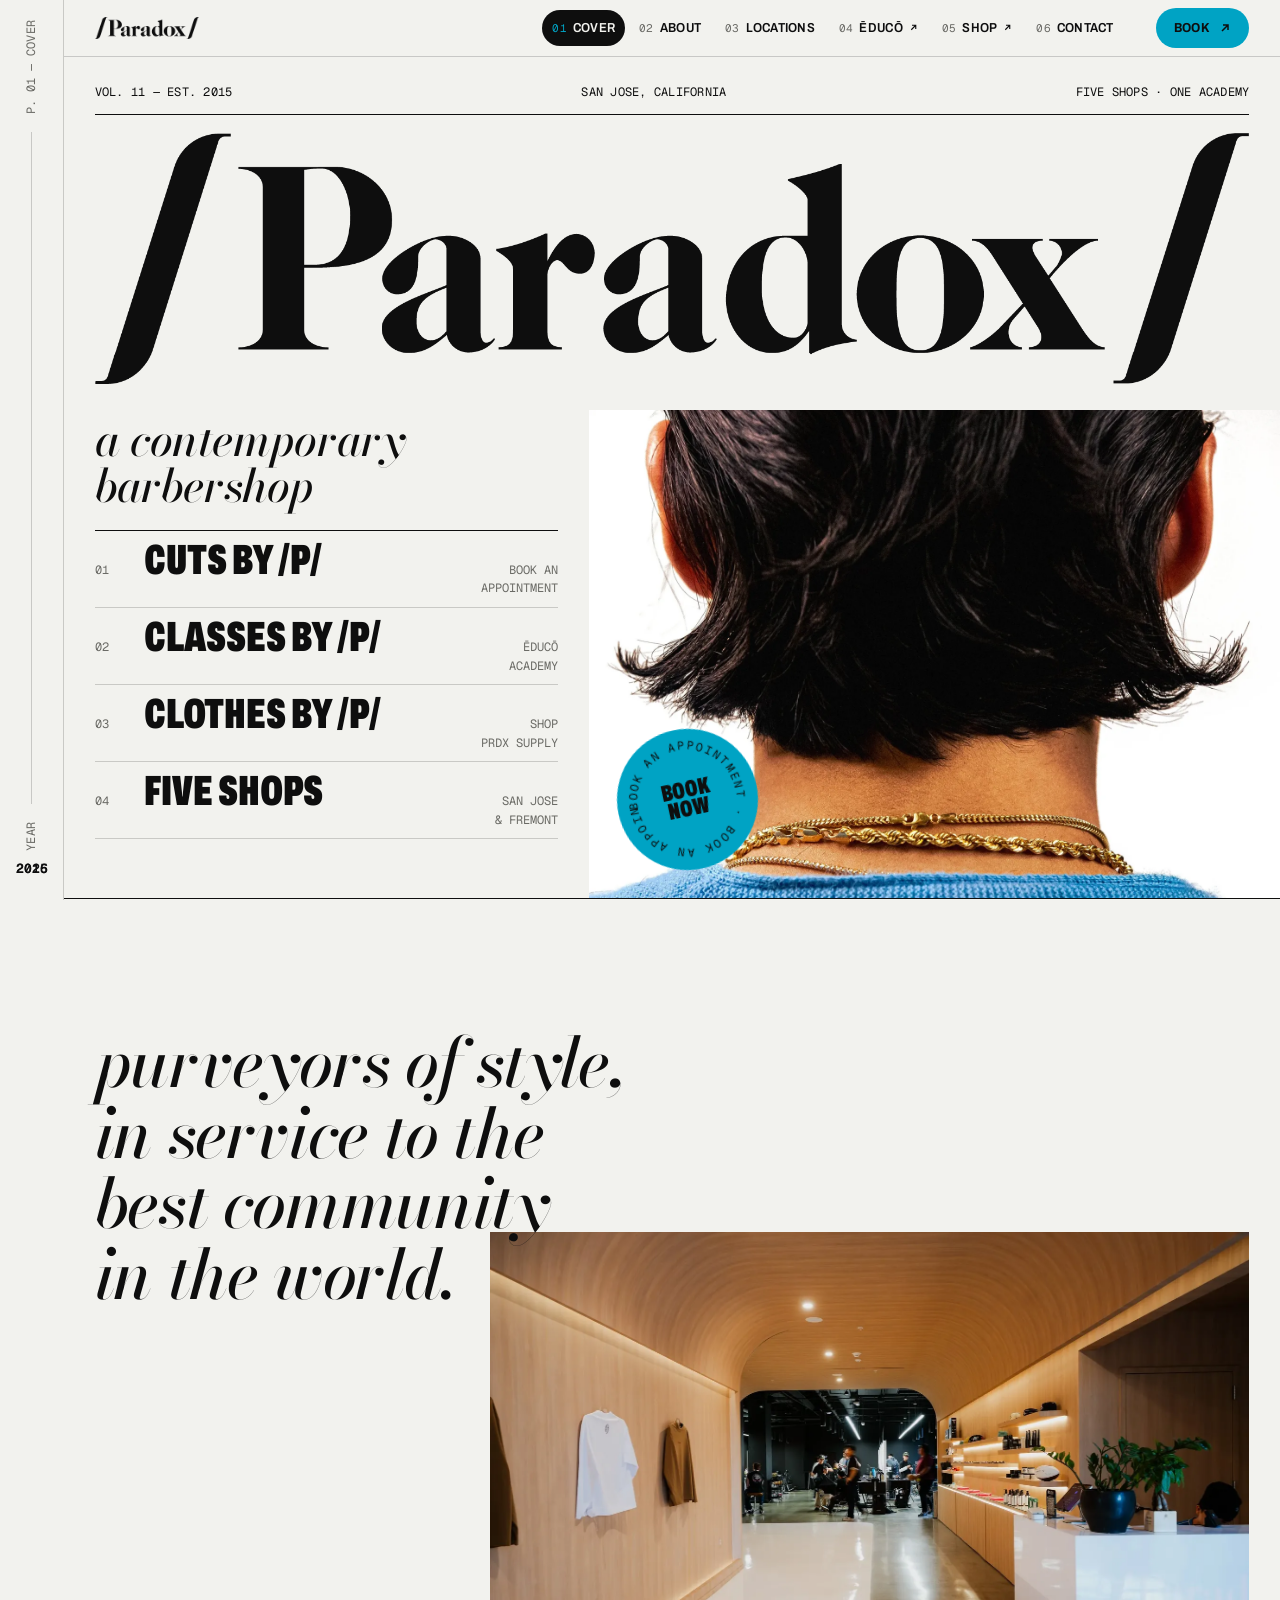
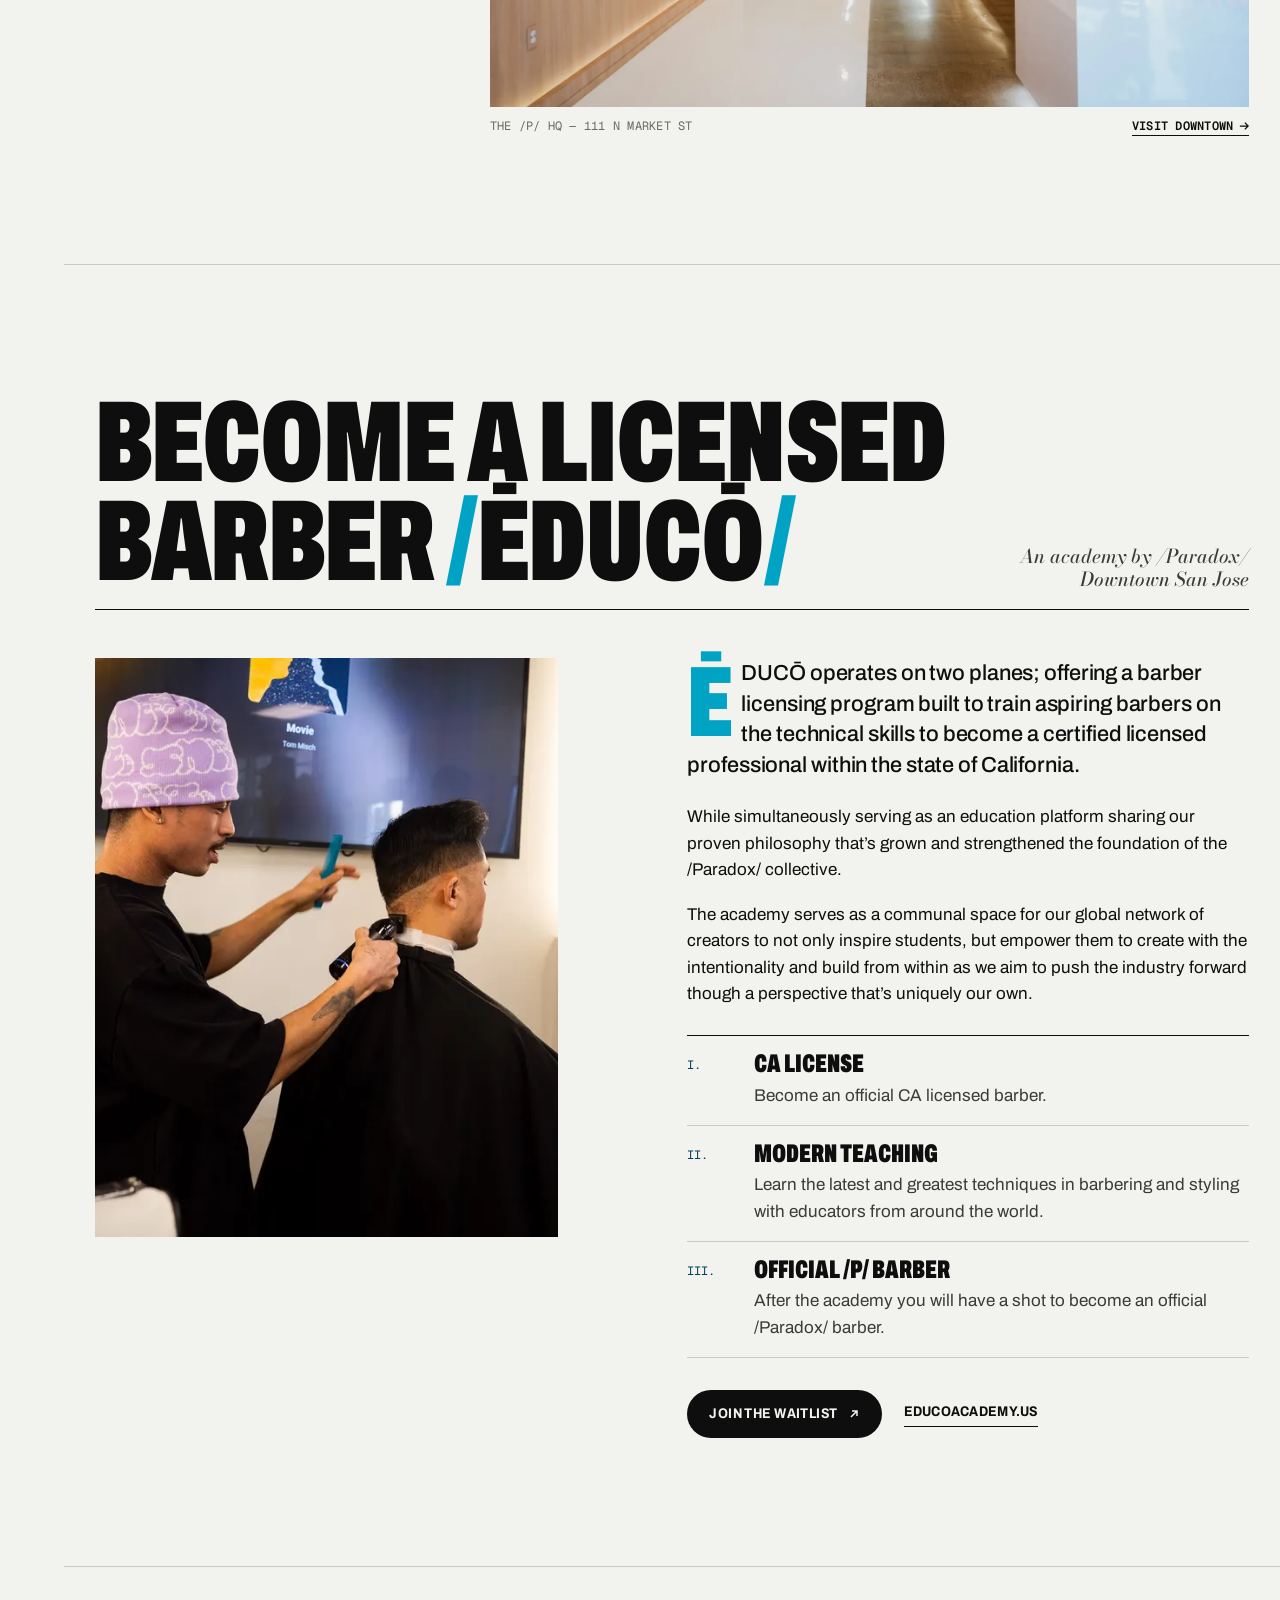
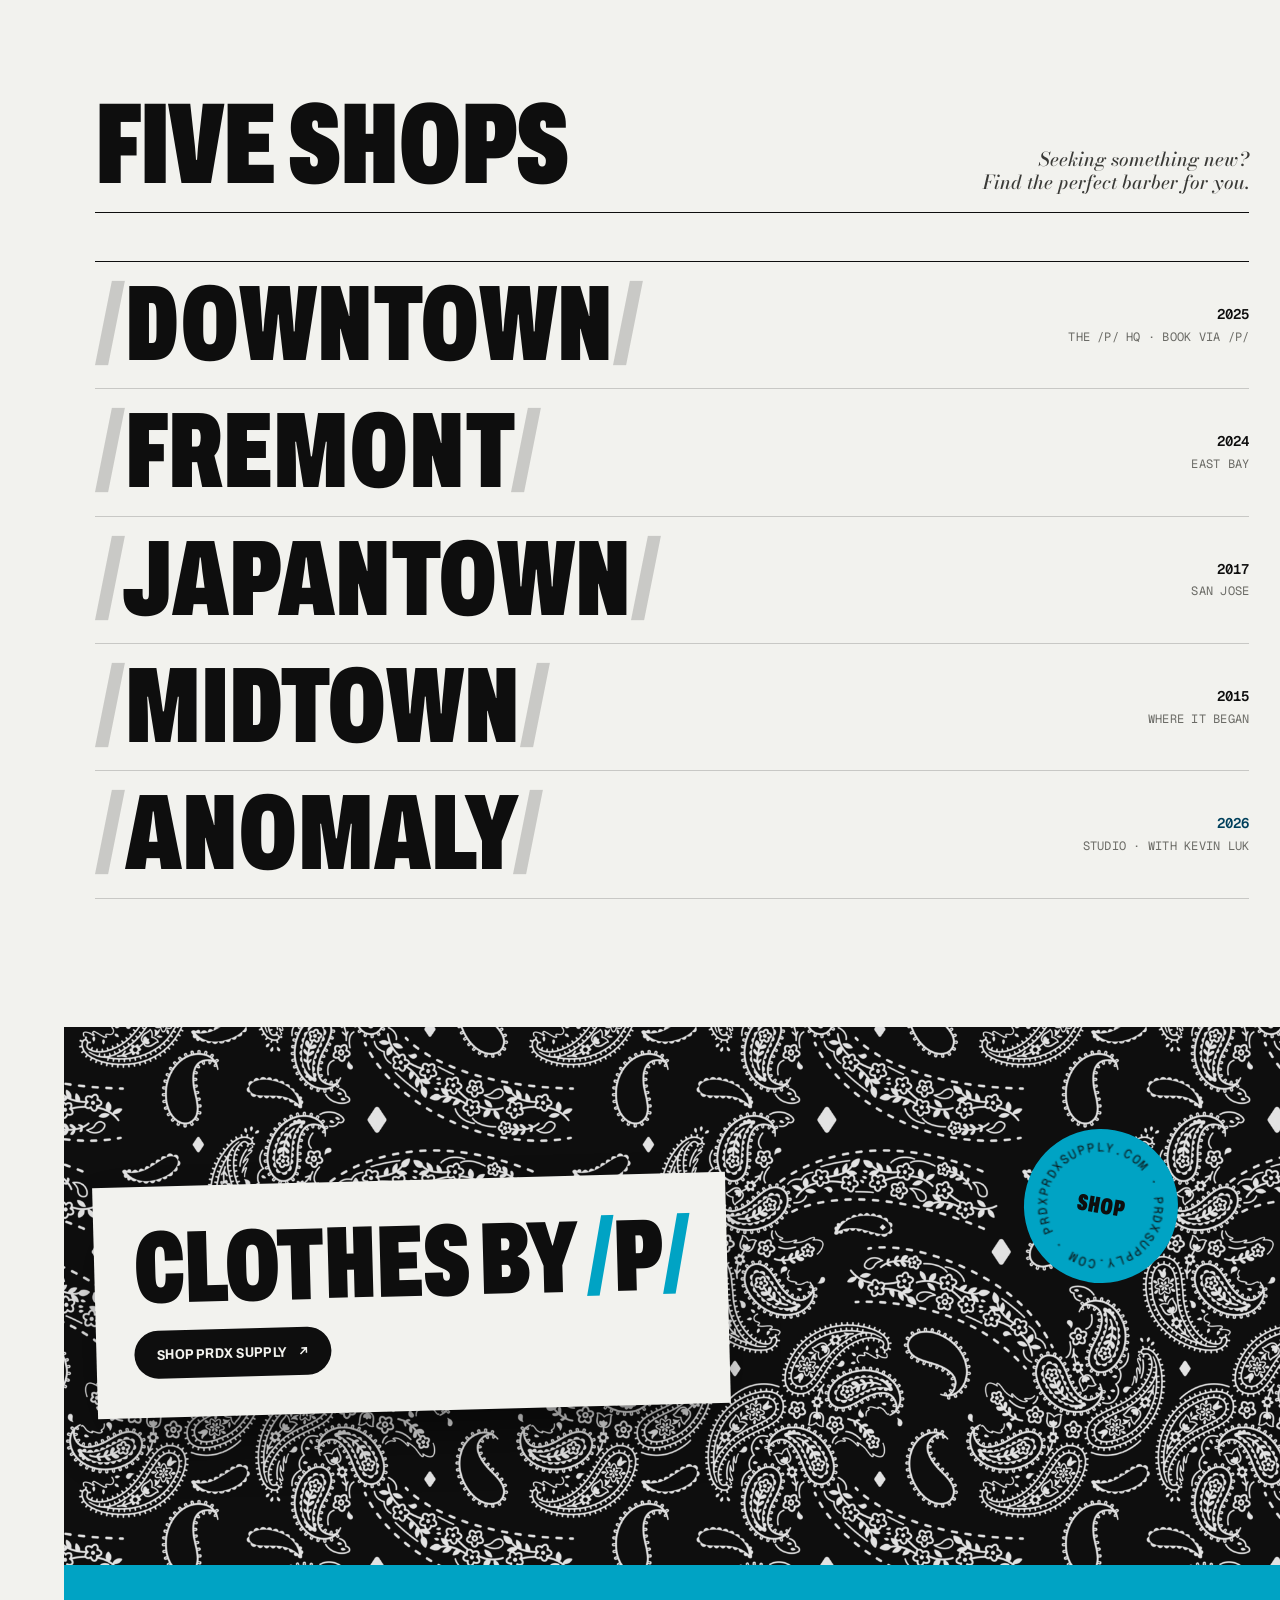
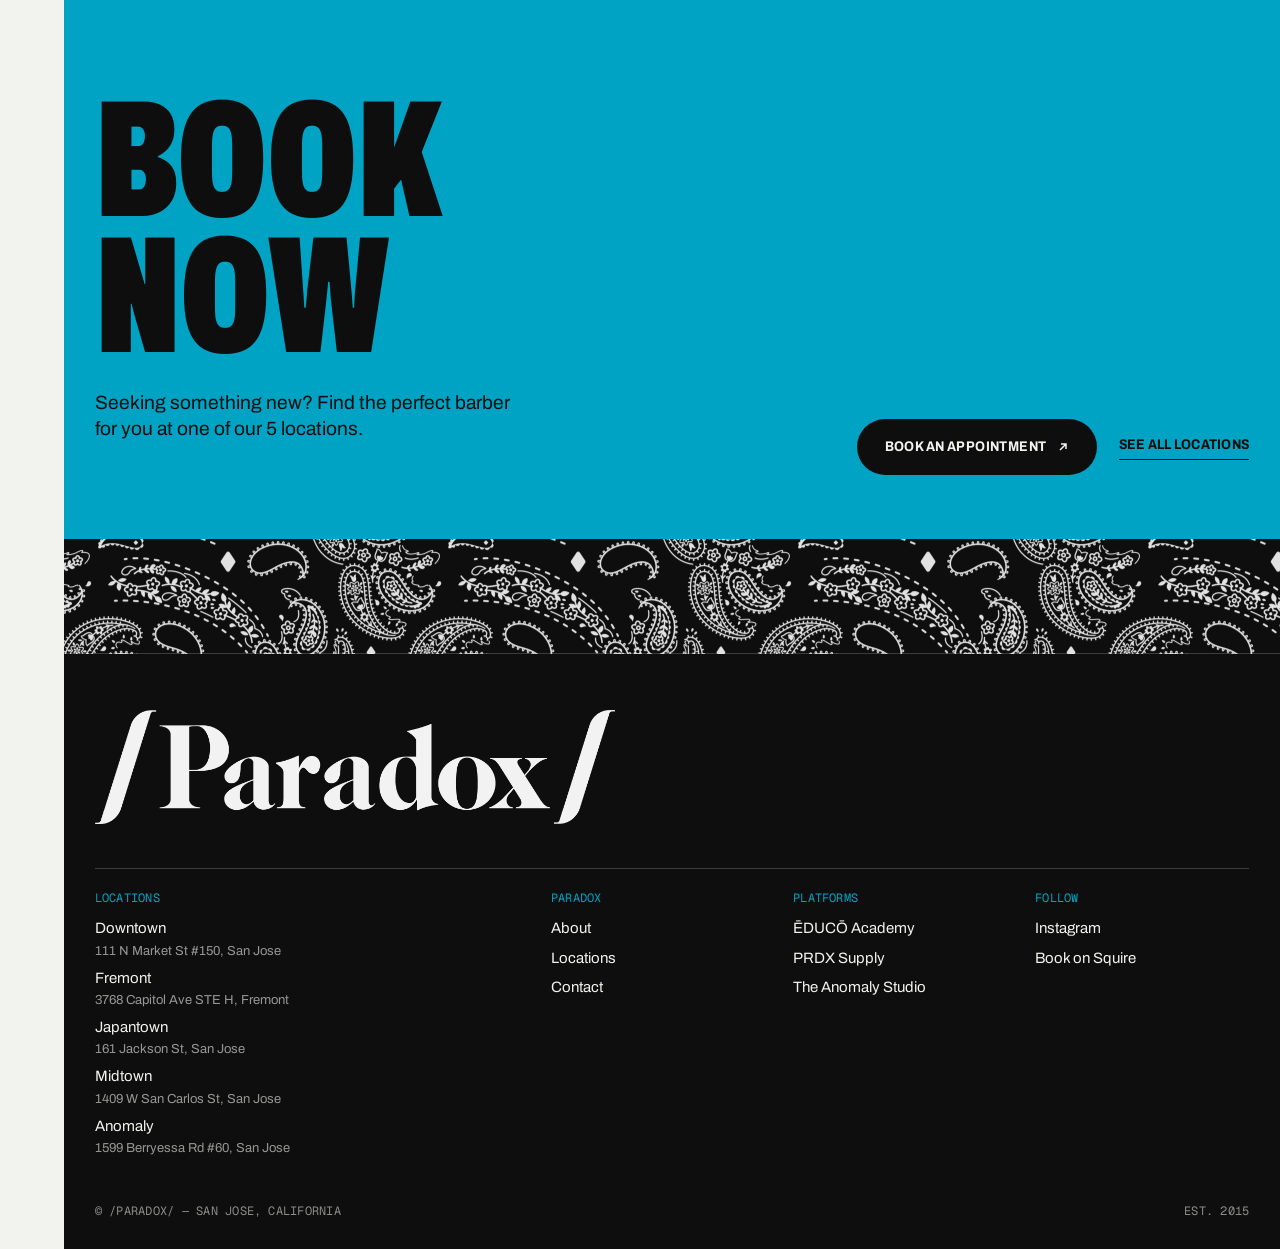
==== index.html @ 29c84d74 "Paradox redesign concept: magazine-issue site (Home, About, Locations, Contact) Co-Authored-By: Clau" ====
<!doctype html>
<html lang="en">
<head>
  <meta charset="utf-8">
  <meta name="viewport" content="width=device-width, initial-scale=1">
  <title>/Paradox/ — a contemporary barbershop · San Jose</title>
  <meta name="description" content="/Paradox/ is a contemporary barber collective founded in San Jose in 2015. Five Bay Area shops, ĒDUCŌ barber academy, and clothes by /P/.">
  <meta name="theme-color" content="#f2f2ee">
  <link rel="icon" href="https://images.squarespace-cdn.com/content/v1/66dd391bbac86524edf6f5d5/88f1ac40-78c0-4f15-a7ba-6fe00e70871a/favicon.ico?format=100w">
  <link rel="preconnect" href="https://fonts.googleapis.com">
  <link rel="preconnect" href="https://fonts.gstatic.com" crossorigin>
  <link rel="stylesheet" href="https://fonts.googleapis.com/css2?family=Archivo:wdth,wght@62..125,100..900&family=Bodoni+Moda:ital,opsz,wght@1,6..96,400..700&family=Geist+Mono:wght@400;600&display=swap">
  <link rel="preload" as="image" href="img/nape-1600.webp">
  <link rel="stylesheet" href="styles.css">
  <script src="main.js" defer></script>
</head>
<body>
<a class="skip" href="#main">Skip to content</a>

<aside class="rail mono" aria-hidden="true">
  <span class="rail__page">P. 01 — Cover</span>
  <div class="rail__progress"><i></i></div>
  <div class="rail__year"><span class="rail__label">Year</span><div class="rail__digits"><span>2015</span></div></div>
</aside>

<header class="strip">
  <div class="strip__inner">
    <a class="strip__logo" href="index.html" aria-label="/Paradox/ home"><img src="img/logo-ink.png" alt="/Paradox/" width="1984" height="432"></a>
    <nav class="strip__nav" aria-label="Contents">
      <ol>
        <li><a href="index.html" aria-current="page"><small>01</small>Cover</a></li>
        <li><a href="about.html"><small>02</small>About</a></li>
        <li><a href="locations.html"><small>03</small>Locations</a></li>
        <li><a href="https://www.educoacademy.us/" target="_blank" rel="noopener"><small>04</small>ĒDUCŌ<svg class="ext" viewBox="0 0 12 12" fill="none" stroke="currentColor" stroke-width="1.5" aria-hidden="true"><path d="M3 9l6-6M4 3h5v5"/></svg></a></li>
        <li><a href="https://www.prdxsupply.com/" target="_blank" rel="noopener"><small>05</small>Shop<svg class="ext" viewBox="0 0 12 12" fill="none" stroke="currentColor" stroke-width="1.5" aria-hidden="true"><path d="M3 9l6-6M4 3h5v5"/></svg></a></li>
        <li><a href="contact.html"><small>06</small>Contact</a></li>
      </ol>
    </nav>
    <a class="btn-book" href="https://getsquire.com/booking/brands/paradox" target="_blank" rel="noopener">Book<svg viewBox="0 0 12 12" fill="none" stroke="currentColor" stroke-width="1.5" aria-hidden="true"><path d="M3 9l6-6M4 3h5v5"/></svg></a>
    <button class="menu-btn" type="button" aria-label="Open contents" aria-expanded="false" aria-controls="contents"><span></span></button>
  </div>
</header>

<div class="contents" id="contents" role="dialog" aria-modal="true" aria-label="Contents">
  <div class="contents__top">
    <img src="img/logo-paper.png" alt="" width="1984" height="432">
    <button class="contents__close" type="button" aria-label="Close contents"><svg viewBox="0 0 14 14" fill="none" stroke="currentColor" stroke-width="1.5"><path d="M2 2l10 10M12 2L2 12"/></svg></button>
  </div>
  <h2 class="mono">Contents</h2>
  <ol>
    <li><a href="index.html"><small>01</small>Cover</a></li>
    <li><a href="about.html"><small>02</small>About</a></li>
    <li><a href="locations.html"><small>03</small>Locations</a></li>
    <li><a href="https://www.educoacademy.us/" target="_blank" rel="noopener"><small>04</small>ĒDUCŌ</a></li>
    <li><a href="https://www.prdxsupply.com/" target="_blank" rel="noopener"><small>05</small>Shop</a></li>
    <li><a href="contact.html"><small>06</small>Contact</a></li>
  </ol>
  <a class="btn-book" href="https://getsquire.com/booking/brands/paradox" target="_blank" rel="noopener">Book an appointment</a>
</div>

<main id="main">

  <!-- Cover -->
  <section class="cover wrap" data-year="2015" aria-labelledby="cover-title">
    <div class="folio-bar mono">
      <span>Vol. 11 — Est. 2015</span>
      <span>San Jose, California</span>
      <span>Five shops · One academy</span>
    </div>
    <h1 class="cover__masthead" id="cover-title"><img src="img/logo-ink.png" alt="/Paradox/" width="1984" height="432"></h1>

    <div class="cover__body">
      <div class="cover__left">
        <p class="cover__tag">a contemporary barbershop</p>
        <ul class="coverlines">
          <li><a href="https://getsquire.com/booking/brands/paradox" target="_blank" rel="noopener"><span class="n">01</span><span class="t">Cuts by /P/</span><span class="d">Book an<br>appointment</span></a></li>
          <li><a href="https://www.educoacademy.us/" target="_blank" rel="noopener"><span class="n">02</span><span class="t">Classes by /P/</span><span class="d">ĒDUCŌ<br>Academy</span></a></li>
          <li><a href="https://www.prdxsupply.com/" target="_blank" rel="noopener"><span class="n">03</span><span class="t">Clothes by /P/</span><span class="d">Shop<br>PRDX Supply</span></a></li>
          <li><a href="locations.html"><span class="n">04</span><span class="t">Five shops</span><span class="d">San Jose<br>&amp; Fremont</span></a></li>
        </ul>
      </div>

      <div class="cover__photo">
        <figure class="print">
          <span class="print__img"><img src="img/nape-1600.webp" srcset="img/nape-800.webp 800w, img/nape-1600.webp 1600w" sizes="(min-width: 900px) 58vw, 100vw" alt="The back of a client's head: a textured, tapered cut over gold chains." width="1600" height="1377" fetchpriority="high"></span>
        </figure>
        <a class="sticker" href="https://getsquire.com/booking/brands/paradox" target="_blank" rel="noopener" aria-label="Book an appointment">
          <svg class="ring" viewBox="0 0 100 100" aria-hidden="true">
            <defs><path id="ring-cover" d="M50,50 m-40,0 a40,40 0 1,1 80,0 a40,40 0 1,1 -80,0"/></defs>
            <text><textPath href="#ring-cover">Book an appointment · Book an appointment · </textPath></text>
          </svg>
          <b>Book<br>now</b>
        </a>
      </div>
    </div>
  </section>

  <!-- Statement -->
  <section class="feature wrap" data-year="2025" aria-labelledby="statement-title">
    <div class="statement">
      <h2 class="serif-quote" id="statement-title">purveyors of style, in service to the best community in the world.</h2>
      <figure class="print">
        <span class="print__img"><img src="img/downtown-1600.webp" srcset="img/downtown-800.webp 800w, img/downtown-1600.webp 1600w" sizes="(min-width: 900px) 66vw, 100vw" alt="The Downtown San Jose headquarters: a long timber-lined hall opening onto the barber floor." width="1600" height="1067" loading="lazy"></span>
        <figcaption><span>The /P/ HQ — 111 N Market St</span><a href="locations.html#downtown">Visit Downtown<svg viewBox="0 0 12 12" fill="none" stroke="currentColor" stroke-width="1.5" aria-hidden="true"><path d="M1 6h10M7 2l4 4-4 4"/></svg></a></figcaption>
      </figure>
    </div>
  </section>

  <!-- ĒDUCŌ -->
  <section class="feature wrap" data-year="2025" aria-labelledby="educo-title">
    <header class="feature__head">
      <h2 class="display" id="educo-title">Become a licensed barber <span class="slash">/</span>ĒDUCŌ<span class="slash">/</span></h2>
      <p class="dek">An academy by /Paradox/<br>Downtown San Jose</p>
    </header>

    <div class="article">
      <div class="article__photo">
        <figure class="print">
          <span class="print__img"><img src="img/team-16-1600.webp" srcset="img/team-16-800.webp 800w, img/team-16-1600.webp 1600w" sizes="(min-width: 900px) 40vw, 100vw" alt="A /Paradox/ barber at work on a client's fade." width="1067" height="1600" loading="lazy"></span>
        </figure>
      </div>
      <div class="article__body">
        <p class="article__lede dropcap">ĒDUCŌ operates on two planes; offering a barber licensing program built to train aspiring barbers on the technical skills to become a certified licensed professional within the state of California.</p>
        <p>While simultaneously serving as an education platform sharing our proven philosophy that’s grown and strengthened the foundation of the /Paradox/ collective.</p>
        <p>The academy serves as a communal space for our global network of creators to not only inspire students, but empower them to create with the intentionality and build from within as we aim to push the industry forward though a perspective that’s uniquely our own.</p>

        <ol class="pathway">
          <li><span class="n">I.</span><h3>CA License</h3><p>Become an official CA licensed barber.</p></li>
          <li><span class="n">II.</span><h3>Modern Teaching</h3><p>Learn the latest and greatest techniques in barbering and styling with educators from around the world.</p></li>
          <li><span class="n">III.</span><h3>Official /P/ Barber</h3><p>After the academy you will have a shot to become an official /Paradox/ barber.</p></li>
        </ol>

        <div class="shop__actions">
          <a class="btn-ink" href="https://www.educoacademy.us/" target="_blank" rel="noopener">Join the waitlist<svg viewBox="0 0 12 12" fill="none" stroke="currentColor" stroke-width="1.5" aria-hidden="true"><path d="M3 9l6-6M4 3h5v5"/></svg></a>
          <a class="link-arrow" href="https://www.educoacademy.us/" target="_blank" rel="noopener">educoacademy.us</a>
        </div>
      </div>
    </div>
  </section>

  <!-- Five shops -->
  <section class="feature wrap" data-year="2026" aria-labelledby="shops-title">
    <header class="feature__head">
      <h2 class="display" id="shops-title">Five shops</h2>
      <p class="dek">Seeking something new?<br>Find the perfect barber for you.</p>
    </header>
    <ul class="index">
      <li><a href="locations.html#downtown" data-peek="img/downtown-800.webp"><img class="thumb" src="img/downtown-800.webp" alt="" loading="lazy" width="800" height="533"><span class="name"><span class="slash">/</span>Downtown<span class="slash">/</span></span><span class="meta"><span class="year">2025</span><span class="mono">The /P/ HQ · Book via /P/</span></span></a></li>
      <li><a href="locations.html#fremont" data-peek="img/fremont-800.webp"><img class="thumb" src="img/fremont-800.webp" alt="" loading="lazy" width="800" height="533"><span class="name"><span class="slash">/</span>Fremont<span class="slash">/</span></span><span class="meta"><span class="year">2024</span><span class="mono">East Bay</span></span></a></li>
      <li><a href="locations.html#japantown" data-peek="img/japantown-800.webp"><img class="thumb" src="img/japantown-800.webp" alt="" loading="lazy" width="800" height="533"><span class="name"><span class="slash">/</span>Japantown<span class="slash">/</span></span><span class="meta"><span class="year">2017</span><span class="mono">San Jose</span></span></a></li>
      <li><a href="locations.html#midtown" data-peek="img/midtown-800.webp"><img class="thumb" src="img/midtown-800.webp" alt="" loading="lazy" width="800" height="533"><span class="name"><span class="slash">/</span>Midtown<span class="slash">/</span></span><span class="meta"><span class="year">2015</span><span class="mono">Where it began</span></span></a></li>
      <li><a href="locations.html#anomaly" data-peek="img/anomaly-800.webp"><img class="thumb" src="img/anomaly-800.webp" alt="" loading="lazy" width="800" height="533"><span class="name"><span class="slash">/</span>Anomaly<span class="slash">/</span></span><span class="meta"><span class="year is-new">2026</span><span class="mono">Studio · with Kevin Luk</span></span></a></li>
    </ul>
  </section>
  <div class="peek" aria-hidden="true"><img src="img/downtown-800.webp" alt=""></div>

  <!-- Shop / endpaper -->
  <section class="endpaper" data-year="2026" aria-labelledby="shop-title">
    <div class="endpaper__inner">
      <div class="endpaper__card">
        <h2 class="display" id="shop-title">Clothes by <span class="slash">/</span>P<span class="slash">/</span></h2>
        <a class="btn-ink" href="https://www.prdxsupply.com/" target="_blank" rel="noopener">Shop PRDX Supply<svg viewBox="0 0 12 12" fill="none" stroke="currentColor" stroke-width="1.5" aria-hidden="true"><path d="M3 9l6-6M4 3h5v5"/></svg></a>
      </div>
    </div>
    <a class="sticker" href="https://www.prdxsupply.com/" target="_blank" rel="noopener" aria-label="Shop at prdxsupply.com">
      <svg class="ring" viewBox="0 0 100 100" aria-hidden="true">
        <defs><path id="ring-shop" d="M50,50 m-40,0 a40,40 0 1,1 80,0 a40,40 0 1,1 -80,0"/></defs>
        <text><textPath href="#ring-shop">prdxsupply.com · prdxsupply.com · prdxsupply.com · </textPath></text>
      </svg>
      <b>Shop</b>
    </a>
  </section>

  <!-- Back cover -->
  <section class="close" data-year="2026" aria-labelledby="close-title">
    <div class="close__grid">
      <div>
        <h2 class="display" id="close-title">Book<br>now</h2>
        <p>Seeking something new? Find the perfect barber for you at one of our 5 locations.</p>
      </div>
      <div class="shop__actions">
        <a class="btn-ink" href="https://getsquire.com/booking/brands/paradox" target="_blank" rel="noopener">Book an appointment<svg viewBox="0 0 12 12" fill="none" stroke="currentColor" stroke-width="1.5" aria-hidden="true"><path d="M3 9l6-6M4 3h5v5"/></svg></a>
        <a class="link-arrow" href="locations.html">See all locations</a>
      </div>
    </div>
  </section>
</main>

<div class="endband" aria-hidden="true"></div>
<footer class="colophon">
  <img class="colophon__logo" src="img/logo-paper.png" alt="/Paradox/" width="1984" height="432" loading="lazy">
  <div class="colophon__grid">
    <div>
      <h2 class="mono">Locations</h2>
      <ul>
        <li><a href="locations.html#downtown">Downtown</a> <address>111 N Market St #150, San Jose</address></li>
        <li><a href="locations.html#fremont">Fremont</a> <address>3768 Capitol Ave STE H, Fremont</address></li>
        <li><a href="locations.html#japantown">Japantown</a> <address>161 Jackson St, San Jose</address></li>
        <li><a href="locations.html#midtown">Midtown</a> <address>1409 W San Carlos St, San Jose</address></li>
        <li><a href="locations.html#anomaly">Anomaly</a> <address>1599 Berryessa Rd #60, San Jose</address></li>
      </ul>
    </div>
    <div>
      <h2 class="mono">Paradox</h2>
      <ul>
        <li><a href="about.html">About</a></li>
        <li><a href="locations.html">Locations</a></li>
        <li><a href="contact.html">Contact</a></li>
      </ul>
    </div>
    <div>
      <h2 class="mono">Platforms</h2>
      <ul>
        <li><a href="https://www.educoacademy.us/" target="_blank" rel="noopener">ĒDUCŌ Academy</a></li>
        <li><a href="https://www.prdxsupply.com/" target="_blank" rel="noopener">PRDX Supply</a></li>
        <li><a href="https://www.theanomalystudio.com/" target="_blank" rel="noopener">The Anomaly Studio</a></li>
      </ul>
    </div>
    <div>
      <h2 class="mono">Follow</h2>
      <ul>
        <li><a href="https://instagram.com/paradoxbarbers" target="_blank" rel="noopener">Instagram</a></li>
        <li><a href="https://getsquire.com/booking/brands/paradox" target="_blank" rel="noopener">Book on Squire</a></li>
      </ul>
    </div>
  </div>
  <div class="colophon__base mono">
    <span>© /Paradox/ — San Jose, California</span>
    <span>Est. 2015</span>
  </div>
</footer>
</body>
</html>
---- styles.css ----
/* /Paradox/ — The Issue */

:root {
  --paper: #f2f2ee;
  --paper-2: #e7e7e1;
  --ink: #0e0e0e;
  --ink-2: #3a3a37;
  --mute: #6b6b66;
  --spot: #00a3c4;          /* Barbicide blue */
  --spot-ink: #00405c;
  --rule: rgba(14, 14, 14, 0.18);

  --display: "Archivo", "Helvetica Neue", Arial, sans-serif;
  --serif: "Bodoni Moda", "Didot", Georgia, serif;
  --mono: "Geist Mono", ui-monospace, "SFMono-Regular", Menlo, monospace;

  --rail: 0px;
  --gutter: clamp(16px, 2.4vw, 32px);
  --ease-out: cubic-bezier(0.23, 1, 0.32, 1);
  --ease-in-out: cubic-bezier(0.77, 0, 0.175, 1);

  color-scheme: light;
}

@media (min-width: 1024px) {
  :root { --rail: 64px; }
}

*, *::before, *::after { box-sizing: border-box; }

html {
  -webkit-text-size-adjust: 100%;
  scroll-behavior: smooth;
  scrollbar-color: var(--ink) var(--paper);
  scrollbar-width: thin;
}

body {
  margin: 0;
  background: var(--paper);
  color: var(--ink);
  font-family: var(--display);
  font-variation-settings: "wdth" 100;
  font-size: 1.0625rem;
  line-height: 1.55;
  text-rendering: optimizeLegibility;
  -webkit-font-smoothing: antialiased;
  padding-left: var(--rail);
  overflow-x: clip;
}

::selection { background: var(--spot); color: var(--ink); }

::-webkit-scrollbar { width: 10px; }
::-webkit-scrollbar-track { background: var(--paper); }
::-webkit-scrollbar-thumb { background: var(--ink); border: 3px solid var(--paper); border-radius: 10px; }

img { display: block; max-width: 100%; height: auto; }

a { color: inherit; text-decoration-thickness: 1px; text-underline-offset: 0.22em; }

:focus-visible {
  outline: 2px solid var(--spot);
  outline-offset: 3px;
  border-radius: 2px;
}

.skip {
  position: absolute; left: 12px; top: -60px; z-index: 100;
  background: var(--ink); color: var(--paper); padding: 10px 14px;
  font: 600 0.8rem/1 var(--mono); text-decoration: none;
}
.skip:focus { top: 12px; }

.sr { position: absolute; width: 1px; height: 1px; overflow: hidden; clip-path: inset(50%); white-space: nowrap; }

/* ---------- Type primitives ---------- */

.mono {
  font-family: var(--mono);
  font-size: 0.75rem;
  letter-spacing: 0.02em;
  font-variant-numeric: tabular-nums;
  text-transform: uppercase;
}

.display {
  font-family: var(--display);
  font-variation-settings: "wdth" 62;
  font-weight: 900;
  text-transform: uppercase;
  line-height: 0.86;
  letter-spacing: -0.01em;
  margin: 0;
}

.slash { color: var(--spot); }

.serif-quote {
  font-family: var(--serif);
  font-style: italic;
  font-weight: 500;
  line-height: 1.02;
  letter-spacing: -0.02em;
  text-wrap: balance;
  margin: 0;
}

h1, h2, h3 { text-wrap: balance; }
p { text-wrap: pretty; }

/* ---------- Folio rail ---------- */

.rail {
  display: none;
}

@media (min-width: 1024px) {
  .rail {
    position: fixed; inset: 0 auto 0 0; width: var(--rail); z-index: 30;
    display: flex; flex-direction: column; align-items: center; justify-content: space-between;
    padding: 20px 0 24px;
    border-right: 1px solid var(--rule);
    background: var(--paper);
  }
  .rail__page {
    writing-mode: vertical-rl; transform: rotate(180deg);
    white-space: nowrap; color: var(--mute);
  }
  .rail__year {
    display: grid; justify-items: center; gap: 8px;
  }
  .rail__label { writing-mode: vertical-rl; transform: rotate(180deg); color: var(--mute); }
  .rail__digits {
    position: relative; height: 1.3em; width: 4ch; overflow: hidden;
    font-family: var(--mono); font-weight: 600; font-size: 0.8125rem;
    font-variant-numeric: tabular-nums; text-align: center;
  }
  .rail__digits span {
    position: absolute; inset: 0;
    transition: transform 520ms var(--ease-out), opacity 520ms var(--ease-out);
  }
  .rail__digits span.is-out-up { transform: translateY(-110%); opacity: 0; }
  .rail__digits span.is-in-down { transform: translateY(110%); opacity: 0; transition: none; }
  .rail__progress {
    width: 1px; flex: 1; margin: 18px 0; background: var(--rule); position: relative;
  }
  .rail__progress i {
    position: absolute; left: -1px; top: 0; width: 3px; height: 100%;
    background: var(--ink); transform-origin: top; transform: scaleY(var(--p, 0));
  }
}

/* ---------- Contents strip (header) ---------- */

.strip {
  position: sticky; top: 0; z-index: 40;
  background: color-mix(in srgb, var(--paper) 94%, transparent);
  border-bottom: 1px solid var(--rule);
}
@supports (backdrop-filter: blur(1px)) {
  .strip { backdrop-filter: saturate(1.2) blur(10px); }
}

.strip__inner {
  display: flex; align-items: center; gap: 24px;
  height: 56px; padding: 0 var(--gutter);
}

.strip__logo { display: block; width: 104px; flex: none; }
.strip__logo img { width: 100%; }

.strip__nav { display: none; margin-left: auto; }
.strip__nav ol {
  display: flex; gap: 4px; list-style: none; margin: 0; padding: 0;
}
.strip__nav a {
  display: flex; align-items: baseline; gap: 6px;
  padding: 8px 10px; text-decoration: none;
  font-family: var(--display); font-variation-settings: "wdth" 88; font-weight: 600; font-size: 0.8125rem; text-transform: uppercase; letter-spacing: 0.02em;
  border-radius: 999px;
  transition: background-color 200ms var(--ease-out), color 200ms var(--ease-out);
}
.strip__nav a small { font-family: var(--mono); font-size: 0.6875rem; font-weight: 400; color: var(--mute); }
.strip__nav a:hover { background: var(--paper-2); }
.strip__nav a[aria-current="page"] { background: var(--ink); color: var(--paper); }
.strip__nav a[aria-current="page"] small { color: var(--spot); }
.strip__nav a .ext { width: 9px; height: 9px; }

@media (min-width: 900px) {
  .strip__nav { display: block; }
}

.btn-book {
  display: inline-flex; align-items: center; gap: 10px;
  height: 40px; padding: 0 18px;
  background: var(--spot); color: var(--ink);
  font-family: var(--display); font-variation-settings: "wdth" 88; font-size: 0.8125rem; font-weight: 700; text-transform: uppercase; letter-spacing: 0.03em;
  text-decoration: none; border-radius: 999px; white-space: nowrap;
  transition: transform 160ms var(--ease-out), background-color 200ms var(--ease-out);
}
.btn-book:hover { background: #1db4d2; }
.btn-book:active { transform: scale(0.97); }
.btn-book svg { width: 12px; height: 12px; transition: transform 240ms var(--ease-out); }
.btn-book:hover svg { transform: translate(2px, -2px); }

.strip .btn-book { margin-left: auto; }
@media (min-width: 900px) { .strip .btn-book { margin-left: 8px; } }

.menu-btn {
  display: inline-grid; place-items: center; width: 40px; height: 40px;
  border: 1px solid var(--ink); border-radius: 999px; background: transparent; color: var(--ink);
  cursor: pointer; padding: 0;
  transition: transform 160ms var(--ease-out);
}
.menu-btn:active { transform: scale(0.95); }
.menu-btn span { display: block; width: 14px; height: 1.5px; background: currentColor; box-shadow: 0 -4px 0 currentColor, 0 4px 0 currentColor; }
@media (min-width: 900px) { .menu-btn { display: none; } }

/* Full-screen contents (mobile) */
.contents {
  position: fixed; inset: 0; z-index: 60;
  background: var(--ink); color: var(--paper);
  display: flex; flex-direction: column;
  padding: 16px var(--gutter) 28px;
  clip-path: inset(0 0 100% 0);
  visibility: hidden;
  transition: clip-path 560ms var(--ease-in-out), visibility 0s linear 560ms;
}
.contents.is-open {
  clip-path: inset(0 0 0 0); visibility: visible;
  transition: clip-path 560ms var(--ease-in-out), visibility 0s;
}
.contents__top { display: flex; justify-content: space-between; align-items: center; height: 40px; }
.contents__top img { width: 104px; }
.contents__close {
  width: 40px; height: 40px; border-radius: 999px; border: 1px solid var(--paper);
  background: transparent; color: var(--paper); cursor: pointer; display: grid; place-items: center;
}
.contents__close svg { width: 14px; height: 14px; }
.contents h2 { margin: 36px 0 12px; color: var(--spot); }
.contents ol { list-style: none; margin: 0; padding: 0; border-top: 1px solid rgba(242,242,238,.2); }
.contents li { border-bottom: 1px solid rgba(242,242,238,.2); }
.contents li a {
  display: flex; align-items: baseline; gap: 14px; padding: 14px 0; text-decoration: none;
  font-family: var(--display); font-variation-settings: "wdth" 62; font-weight: 900; text-transform: uppercase;
  font-size: clamp(2.4rem, 12vw, 4rem); line-height: 0.9;
  transform: translateY(16px); opacity: 0;
  transition: transform 500ms var(--ease-out), opacity 500ms var(--ease-out);
}
.contents li a small { font-family: var(--mono); font-weight: 400; font-size: 0.75rem; color: var(--spot); }
.contents.is-open li a { transform: none; opacity: 1; }
.contents.is-open li:nth-child(2) a { transition-delay: 40ms; }
.contents.is-open li:nth-child(3) a { transition-delay: 80ms; }
.contents.is-open li:nth-child(4) a { transition-delay: 120ms; }
.contents.is-open li:nth-child(5) a { transition-delay: 160ms; }
.contents.is-open li:nth-child(6) a { transition-delay: 200ms; }
.contents .btn-book { margin-top: auto; height: 52px; justify-content: center; font-size: 0.875rem; }

/* ---------- Printed photograph (signature) ---------- */

.print { margin: 0; }
.print__img {
  display: block; position: relative; overflow: hidden; background: var(--paper-2);
}
.print img {
  width: 100%; height: 100%; object-fit: cover;
  filter: grayscale(1) contrast(1.35) brightness(1.04);
  transform: scale(1.06);
  transition: filter 1600ms var(--ease-out), transform 1800ms var(--ease-out);
}
.print__img::after {
  content: ""; position: absolute; inset: 0; pointer-events: none;
  background-image: radial-gradient(circle, rgba(14,14,14,.55) 0.9px, transparent 1.3px);
  background-size: 4px 4px;
  mix-blend-mode: multiply;
  opacity: 0.55;
  transition: opacity 1400ms var(--ease-out);
}
.print.is-printed img { filter: none; transform: scale(1); }
.print.is-printed .print__img::after { opacity: 0; }

.print figcaption, .caption {
  font-family: var(--mono); font-size: 0.75rem; text-transform: uppercase; letter-spacing: 0.02em;
  color: var(--mute); margin-top: 10px;
  display: flex; justify-content: space-between; gap: 12px;
}

.print figcaption a svg { width: 10px; height: 10px; margin-left: 6px; }
.print figcaption a { display: inline-flex; align-items: center; color: var(--ink); font-weight: 600; text-decoration: none; white-space: nowrap; border-bottom: 1px solid currentColor; transition: color 200ms var(--ease-out); }
.print figcaption a:hover { color: var(--spot-ink); }

/* ---------- Layout ---------- */

.wrap { padding: 0 var(--gutter); }

.grid {
  display: grid; grid-template-columns: repeat(12, minmax(0, 1fr)); column-gap: var(--gutter);
}

.hair { border: 0; border-top: 1px solid var(--rule); margin: 0; }

.folio-bar {
  display: flex; justify-content: space-between; gap: 16px; flex-wrap: wrap;
  padding: 12px 0; border-bottom: 1px solid var(--ink);
}

/* ---------- Cover (home) ---------- */

.cover { padding-top: 14px; padding-bottom: 48px; position: relative; }

.cover__masthead { margin: 18px 0 0; }
.cover__masthead img { width: 100%; }

.cover__body {
  margin-top: clamp(16px, 2vw, 28px);
  display: grid; gap: 24px;
  grid-template-columns: 1fr;
}

.cover__tag {
  font-family: var(--serif); font-style: italic; font-weight: 500;
  font-size: clamp(1.6rem, 3.6vw, 3rem); line-height: 1; letter-spacing: -0.02em; margin: 0;
}

.coverlines { list-style: none; margin: 0; padding: 0; border-top: 1px solid var(--ink); }
.coverlines li { border-bottom: 1px solid var(--rule); }
.coverlines a {
  display: grid; grid-template-columns: 2.4em 1fr auto; align-items: baseline; gap: 8px;
  padding: 14px 0 12px; text-decoration: none;
}
.coverlines .n { font-family: var(--mono); font-size: 0.75rem; color: var(--mute); }
.coverlines .t {
  font-family: var(--display); font-variation-settings: "wdth" 62; font-weight: 900; text-transform: uppercase;
  font-size: clamp(2rem, 4.2vw, 3.6rem); line-height: 0.88;
  transition: transform 300ms var(--ease-out);
}
.coverlines .d { font-family: var(--mono); font-size: 0.75rem; text-transform: uppercase; color: var(--mute); text-align: right; }
.coverlines a:hover .t { transform: translateX(6px); }
.coverlines a:hover .n { color: var(--spot); }

.cover__left { display: grid; gap: 20px; }
.cover__photo { position: relative; }
.cover__photo .print__img { aspect-ratio: 4 / 4.4; }
.cover__photo .print img { object-position: 50% 78%; }

.sticker {
  position: absolute; z-index: 3;
  width: clamp(112px, 12vw, 168px); aspect-ratio: 1; border-radius: 50%;
  background: var(--spot); color: var(--ink); text-decoration: none;
  display: grid; place-items: center; text-align: center;
  transform: rotate(-12deg);
  transition: transform 500ms var(--ease-out);
}
.sticker svg.ring { position: absolute; inset: 6%; width: 88%; height: 88%; animation: spin 24s linear infinite; }
.sticker svg.ring text { font-family: var(--mono); font-size: 9.2px; letter-spacing: 1.4px; text-transform: uppercase; fill: var(--ink); }
.sticker b {
  font-family: var(--display); font-variation-settings: "wdth" 62; font-weight: 900; text-transform: uppercase;
  font-size: clamp(1.3rem, 1.8vw, 1.9rem); line-height: 0.85;
}
.sticker:hover { transform: rotate(0deg) scale(1.04); }
.sticker:active { transform: rotate(0deg) scale(0.98); }
.cover__photo .sticker { left: 12px; bottom: 16px; width: 104px; }

@keyframes spin { to { transform: rotate(360deg); } }

@media (min-width: 900px) {
  .cover__body { grid-template-columns: repeat(12, minmax(0, 1fr)); column-gap: var(--gutter); align-items: start; }
  .cover__left { grid-column: 1 / span 5; display: grid; gap: 28px; padding-top: 6px; }
  .cover { padding-bottom: 0; }
  .cover__photo { grid-column: 6 / -1; margin-right: calc(-1 * var(--gutter)); }
  /* Fill the rest of the first viewport: 100svh minus strip, folio bar and masthead (432/1984 of its width). */
  .cover__photo .print__img {
    aspect-ratio: auto;
    height: clamp(420px, calc(100svh - 56px - 14px - 44px - 18px - (100vw - var(--rail) - 2 * var(--gutter)) * 0.2177 - 28px), 860px);
  }
  .cover__photo .print img { object-position: 50% 40%; }
  .cover__photo .sticker { left: 28px; bottom: 28px; width: clamp(120px, 11vw, 160px); }
  .coverlines .t { font-size: clamp(2rem, 3.3vw, 3.4rem); }
  .coverlines a { padding: 11px 0 9px; }
  .cover__left { gap: 22px; }
  .cover + .feature { border-top: 1px solid var(--ink); }
}

/* ---------- Feature header ---------- */

.feature { padding-block: clamp(64px, 10vw, 140px); position: relative; }
.feature + .feature { border-top: 1px solid var(--rule); }

.feature__head {
  display: grid; gap: 16px; grid-template-columns: 1fr; align-items: end;
  padding-bottom: 18px; border-bottom: 1px solid var(--ink); margin-bottom: clamp(28px, 4vw, 48px);
}
.feature__head .display { font-size: clamp(3rem, 9vw, 8.5rem); }
.dek {
  margin: 0; font-family: var(--serif); font-style: italic; font-weight: 500;
  font-size: clamp(1.15rem, 1.5vw, 1.4rem); line-height: 1.2; color: var(--ink-2);
}
@media (min-width: 900px) {
  .feature__head { grid-template-columns: 1fr auto; }
  .feature__head .dek { text-align: right; }
}

/* ---------- Statement spread ---------- */

.statement { display: grid; gap: 28px; }
.statement .serif-quote { font-size: clamp(2.2rem, 5.4vw, 5.25rem); }
.statement .print__img { aspect-ratio: 16 / 10; }
@media (min-width: 900px) {
  .statement { grid-template-columns: repeat(12, minmax(0, 1fr)); column-gap: var(--gutter); align-items: end; }
  .statement .serif-quote { grid-column: 1 / span 7; grid-row: 1; align-self: start; }
  .statement figure { grid-column: 5 / -1; grid-row: 1; margin-top: clamp(140px, 16vw, 260px); }
  .statement .serif-quote { position: relative; z-index: 2; }
}

.statement--long .serif-quote { font-size: clamp(1.6rem, 2.6vw, 2.6rem); line-height: 1.1; }
@media (min-width: 900px) {
  .statement--long { align-items: start; }
  .statement--long .serif-quote { grid-column: 1 / span 6; }
  .statement--long figure { grid-column: 7 / -1; margin-top: 0; }
}

.vision { max-width: 68ch; }
.vision p { margin: 0 0 1.1em; }
@media (min-width: 900px) { .vision { margin-left: calc((100% + var(--gutter)) / 12 * 3); } }

/* ---------- Article (ĒDUCŌ, About) ---------- */

.article { display: grid; gap: 32px; }
.article__photo .print__img { aspect-ratio: 4 / 5; }
.article__body { max-width: 68ch; }
.article__body p { margin: 0 0 1.1em; }
.article__lede {
  font-size: clamp(1.25rem, 1.7vw, 1.5rem); line-height: 1.4; font-weight: 500; letter-spacing: -0.005em;
}
.dropcap::first-letter {
  float: left; font-family: var(--display); font-variation-settings: "wdth" 62; font-weight: 900;
  font-size: 4.6em; line-height: 0.78; margin: 0.06em 0.08em 0 0; color: var(--spot);
}

@media (min-width: 900px) {
  .article { grid-template-columns: repeat(12, minmax(0, 1fr)); column-gap: var(--gutter); }
  .article__photo { grid-column: 1 / span 5; }
  .article__body { grid-column: 7 / -1; }
  .article--flip .article__photo { grid-column: 8 / -1; grid-row: 1; }
  .article--flip .article__body { grid-column: 1 / span 6; grid-row: 1; }
  .article__photo { position: sticky; top: 88px; align-self: start; }
}

.pathway { list-style: none; margin: 28px 0 32px; padding: 0; border-top: 1px solid var(--ink); counter-reset: step; }
.pathway li {
  display: grid; grid-template-columns: 3.2em 1fr; gap: 6px 12px; padding: 16px 0; border-bottom: 1px solid var(--rule);
}
.pathway .n { font-family: var(--mono); font-size: 0.75rem; color: var(--spot-ink); padding-top: 4px; }
.pathway h3 {
  margin: 0; font-variation-settings: "wdth" 62; font-weight: 900; text-transform: uppercase;
  font-size: 1.6rem; line-height: 0.95;
}
.pathway p { grid-column: 2; margin: 0; color: var(--ink-2); }

.link-arrow {
  display: inline-flex; align-items: center; gap: 10px;
  font-family: var(--display); font-variation-settings: "wdth" 88; font-size: 0.875rem; font-weight: 700; text-transform: uppercase; letter-spacing: 0.02em;
  text-decoration: none; padding-bottom: 4px;
  background: linear-gradient(currentColor, currentColor) 0 100% / 100% 1px no-repeat;
  transition: background-size 320ms var(--ease-out);
}
.link-arrow:hover { background-size: 0% 1px; background-position: 100% 100%; }
.link-arrow svg { width: 12px; height: 12px; }

.btn-ink {
  display: inline-flex; align-items: center; gap: 10px; height: 48px; padding: 0 22px;
  background: var(--ink); color: var(--paper); border-radius: 999px; text-decoration: none;
  font-family: var(--display); font-variation-settings: "wdth" 88; font-size: 0.875rem; font-weight: 700; text-transform: uppercase; letter-spacing: 0.03em;
  transition: transform 160ms var(--ease-out), background-color 200ms var(--ease-out);
}
.btn-ink:hover { background: #262624; }
.btn-ink:active { transform: scale(0.97); }
.btn-ink svg { width: 12px; height: 12px; }

/* ---------- Shop index (five shops) ---------- */

.index { list-style: none; margin: 0; padding: 0; border-top: 1px solid var(--ink); }
.index li { border-bottom: 1px solid var(--rule); }
.index a {
  display: grid; grid-template-columns: 1fr auto; align-items: center; gap: 4px 16px;
  padding: 18px 0; text-decoration: none; position: relative;
}
.index .name {
  font-family: var(--display); font-variation-settings: "wdth" 62; font-weight: 900; text-transform: uppercase;
  font-size: clamp(2.6rem, 8.4vw, 7.5rem); line-height: 0.84;
  transition: transform 420ms var(--ease-out), color 200ms var(--ease-out);
}
.index .name .slash { color: var(--rule); transition: color 200ms var(--ease-out); }
.index .meta { display: grid; justify-items: end; gap: 2px; text-align: right; }
.index .meta .mono { color: var(--mute); }
.index .year { font-family: var(--mono); font-size: 0.875rem; font-weight: 600; }
.index .thumb { display: none; }
.index a:hover .name { transform: translateX(14px); }
.index a:hover .name .slash { color: var(--spot); }
.index .is-new { color: var(--spot-ink); }

@media (max-width: 699px) {
  .index a { grid-template-columns: 72px 1fr; }
  .index .thumb { display: block; grid-row: span 2; width: 72px; aspect-ratio: 1; object-fit: cover; }
  .index .meta { justify-items: start; text-align: left; }
}

.peek {
  position: fixed; left: 0; top: 0; z-index: 20; pointer-events: none;
  width: 300px; aspect-ratio: 4 / 3; overflow: hidden;
  opacity: 0; transform: translate3d(var(--x, 0), var(--y, 0), 0) scale(0.92) rotate(-3deg);
  transition: opacity 220ms var(--ease-out), transform 420ms var(--ease-out);
}
.peek.is-on { opacity: 1; transform: translate3d(var(--x, 0), var(--y, 0), 0) scale(1) rotate(-3deg); }
.peek img { width: 100%; height: 100%; object-fit: cover; }
@media (hover: none), (max-width: 699px) { .peek { display: none; } }

/* ---------- Endpaper (paisley / shop) ---------- */

.endpaper {
  position: relative; background: var(--ink) url("img/paisley-1400.webp") center / 900px auto repeat;
  color: var(--paper); overflow: hidden;
}
.endpaper__inner {
  position: relative; padding: clamp(72px, 12vw, 160px) var(--gutter);
  display: grid; gap: 28px; justify-items: start;
}
.endpaper__card {
  background: var(--paper); color: var(--ink); padding: clamp(22px, 3vw, 40px);
  max-width: 640px; display: grid; gap: 18px; justify-items: start; transform: rotate(-1.5deg);
  box-shadow: 0 30px 60px -20px rgba(0,0,0,.6);
}
.endpaper__card .display { font-size: clamp(3rem, 8vw, 6.5rem); }
.endpaper__card p { margin: 0; max-width: 46ch; }
.endpaper .sticker { right: clamp(16px, 8vw, 140px); top: clamp(40px, 8vw, 110px); transform: rotate(10deg); }
.endpaper .sticker:hover { transform: rotate(0) scale(1.04); }
@media (max-width: 699px) { .endpaper .sticker { top: auto; bottom: 28px; right: 20px; width: 104px; } .endpaper__inner { padding-bottom: 150px; } }

/* ---------- Close / back cover ---------- */

.close {
  background: var(--spot); color: var(--ink);
  padding: clamp(64px, 10vw, 140px) var(--gutter) clamp(40px, 5vw, 64px);
}
.close .display { font-size: clamp(3.6rem, 13vw, 13rem); line-height: 0.82; }
.close p { max-width: 40ch; font-size: clamp(1.125rem, 1.5vw, 1.375rem); line-height: 1.4; margin: 24px 0 32px; }
.close .btn-ink { height: 56px; padding: 0 28px; font-size: 0.875rem; }
.close__grid { display: grid; gap: 20px; }
@media (min-width: 900px) {
  .close__grid { grid-template-columns: 1fr auto; align-items: end; }
}

/* ---------- Colophon (footer) ---------- */

.endband { height: clamp(72px, 9vw, 120px); background: var(--ink) url("img/paisley-1400.webp") center / 700px auto repeat; border-bottom: 1px solid rgba(242,242,238,.2); }

@media (max-width: 599px) {
  .folio-bar span:nth-child(3) { display: none; }
}

.colophon { background: var(--ink); color: var(--paper); padding: 56px var(--gutter) 28px; }
.colophon a { text-decoration: none; }
.colophon a:hover { color: var(--spot); }
.colophon__logo { width: min(100%, 520px); opacity: 0.95; }
.colophon__grid {
  display: grid; gap: 28px; grid-template-columns: repeat(2, minmax(0, 1fr)); margin-top: 44px;
  padding-top: 20px; border-top: 1px solid rgba(242,242,238,.2);
}
.colophon h2 { margin: 0 0 10px; color: var(--spot); font-weight: 400; }
.colophon ul { list-style: none; padding: 0; margin: 0; display: grid; gap: 6px; font-size: 0.9375rem; }
.colophon address { font-style: normal; color: rgba(242,242,238,.6); font-size: 0.8125rem; }
.colophon__base {
  margin-top: 44px; display: flex; flex-wrap: wrap; gap: 12px; justify-content: space-between;
  color: rgba(242,242,238,.55);
}
@media (min-width: 900px) {
  .colophon__grid { grid-template-columns: 2fr 1fr 1fr 1fr; }
}

/* ---------- About ---------- */

.opener { padding-top: clamp(24px, 4vw, 56px); padding-bottom: clamp(48px, 8vw, 110px); }
.opener--short { padding-bottom: clamp(32px, 5vw, 64px); }
.contact__book { justify-self: start; }
.opener__title { font-size: clamp(4.2rem, 17vw, 17rem); line-height: 0.8; margin-top: 18px; }
.opener__stand {
  font-family: var(--serif); font-style: italic; font-weight: 500;
  font-size: clamp(1.5rem, 2.8vw, 2.5rem); line-height: 1.08; letter-spacing: -0.015em;
  max-width: 26ch; margin: 28px 0 0;
}
.opener__grid { display: grid; gap: 28px; margin-top: clamp(28px, 4vw, 56px); }
.opener__grid .print__img { aspect-ratio: 4 / 5; }
@media (min-width: 900px) {
  .opener__grid { grid-template-columns: repeat(12, minmax(0, 1fr)); column-gap: var(--gutter); align-items: end; }
  .opener__grid > :nth-child(1) { grid-column: 1 / span 6; }
  .opener__grid > :nth-child(2) { grid-column: 8 / -1; }
}

.founders { list-style: none; margin: 28px 0 0; padding: 0; display: grid; grid-template-columns: repeat(2, minmax(0, 1fr)); border-top: 1px solid var(--ink); }
.founders li { padding: 14px 0; border-bottom: 1px solid var(--rule); }
.founders li:nth-child(odd) { padding-right: 12px; }
.founders b { display: block; font-variation-settings: "wdth" 62; font-weight: 900; text-transform: uppercase; font-size: 1.75rem; line-height: 0.95; }

.horizon {
  padding: clamp(80px, 14vw, 200px) var(--gutter);
  border-top: 1px solid var(--ink);
  display: grid; gap: 28px;
}
.horizon .serif-quote { font-size: clamp(2.8rem, 9vw, 9rem); line-height: 0.92; }
.horizon__years { display: flex; justify-content: space-between; align-items: center; gap: 12px; }
.horizon__years i { flex: 1; height: 1px; background: var(--ink); position: relative; }
.horizon__years i::after {
  content: ""; position: absolute; left: 0; top: -3px; width: 7px; height: 7px; border-radius: 50%; background: var(--spot);
  animation: travel 9s var(--ease-in-out) infinite alternate;
}
@keyframes travel { to { left: calc(100% - 7px); } }

/* ---------- Locations ---------- */

.toc { list-style: none; padding: 0; margin: 28px 0 0; display: grid; grid-template-columns: repeat(2, minmax(0, 1fr)); border-top: 1px solid var(--ink); }
.toc a { display: flex; justify-content: space-between; align-items: baseline; gap: 10px; padding: 12px 12px 12px 0; border-bottom: 1px solid var(--rule); text-decoration: none; }
.toc b { font-variation-settings: "wdth" 62; font-weight: 900; text-transform: uppercase; font-size: 1.5rem; line-height: 1; }
.toc a:hover b { color: var(--spot-ink); }
@media (min-width: 900px) { .toc { grid-template-columns: repeat(5, minmax(0, 1fr)); } .toc a { border-right: 1px solid var(--rule); padding-left: 12px; } .toc li:first-child a { padding-left: 0; } }

.shop { padding-block: clamp(56px, 9vw, 120px); border-top: 1px solid var(--ink); scroll-margin-top: 56px; }
.shop__grid { display: grid; gap: 24px; }
.shop__head { display: flex; flex-wrap: wrap; justify-content: space-between; align-items: end; gap: 8px 24px; }
.shop__head .dek { padding-bottom: 0.6em; }
.shop__note { max-width: 34ch; font-size: 1.05rem; }
.shop__name { font-size: clamp(3.6rem, 12vw, 11rem); }
.shop__photo .print__img { aspect-ratio: 3 / 2; }
.shop__facts { display: grid; gap: 18px; align-content: start; }
.shop__facts p { margin: 0; max-width: 44ch; font-size: 1.125rem; line-height: 1.45; }
.shop__facts address { font-style: normal; font-family: var(--mono); font-size: 0.875rem; line-height: 1.5; }
.shop__built { display: flex; align-items: baseline; gap: 10px; }
.shop__built b { font-family: var(--mono); font-size: 2.25rem; font-weight: 600; letter-spacing: -0.04em; line-height: 1; }
.shop__actions { display: flex; flex-wrap: wrap; gap: 10px 22px; align-items: center; margin-top: 6px; }
@media (min-width: 900px) {
  .shop__grid { grid-template-columns: repeat(12, minmax(0, 1fr)); column-gap: var(--gutter); }
  .shop__head { grid-column: 1 / -1; }
  .shop__photo { grid-column: 1 / span 8; }
  .shop__facts { grid-column: 9 / -1; padding-top: 4px; }
  .shop:nth-of-type(even) .shop__photo { grid-column: 5 / -1; grid-row: 2; }
  .shop:nth-of-type(even) .shop__facts { grid-column: 1 / span 4; grid-row: 2; }
  .shop:nth-of-type(even) .shop__head { flex-direction: row-reverse; }
  .shop:nth-of-type(even) .shop__head .dek { text-align: left; }
}

/* ---------- Contact ---------- */

.contact { display: grid; gap: 40px; padding-bottom: clamp(64px, 10vw, 140px); }
.form { display: grid; gap: 18px; }
.field { display: grid; gap: 6px; }
.field label { font-family: var(--mono); font-size: 0.6875rem; text-transform: uppercase; letter-spacing: 0.03em; color: var(--ink-2); }
.field input, .field select, .field textarea {
  font: inherit; color: var(--ink); background: transparent;
  border: 0; border-bottom: 1px solid var(--ink); border-radius: 0;
  padding: 10px 0; font-size: 1.125rem; caret-color: var(--spot);
  transition: border-color 200ms var(--ease-out), background-color 200ms var(--ease-out);
}
.field textarea { min-height: 140px; resize: vertical; }
.field select { appearance: none; background: transparent url("data:image/svg+xml,%3Csvg xmlns='http://www.w3.org/2000/svg' width='12' height='12' fill='none' stroke='%230e0e0e' stroke-width='1.5'%3E%3Cpath d='M2 4l4 4 4-4'/%3E%3C/svg%3E") right 4px center no-repeat; }
.field input:focus, .field select:focus, .field textarea:focus { outline: none; border-color: var(--spot); background-color: rgba(0,163,196,.06); }
.field input::placeholder, .field textarea::placeholder { color: var(--mute); }
.field [aria-invalid="true"] { border-color: #b3261e; }
.field .err { font-family: var(--mono); font-size: 0.6875rem; color: #b3261e; min-height: 1em; }
.form__row { display: grid; gap: 18px; }
@media (min-width: 700px) { .form__row { grid-template-columns: 1fr 1fr; } }
.form button { justify-self: start; border: 0; cursor: pointer; }
.form button[disabled] { opacity: 0.5; cursor: progress; }
.form__status { font-family: var(--mono); font-size: 0.75rem; text-transform: uppercase; min-height: 1.2em; margin: 0; }
.form__status.is-ok { color: var(--spot-ink); }
.form__status.is-err { color: #b3261e; }

.contact__aside { display: grid; gap: 22px; align-content: start; }
.contact__aside ul { list-style: none; margin: 0; padding: 0; border-top: 1px solid var(--ink); }
.contact__aside li { display: flex; justify-content: space-between; gap: 12px; padding: 12px 0; border-bottom: 1px solid var(--rule); }
.contact__aside li b { font-variation-settings: "wdth" 62; font-weight: 900; text-transform: uppercase; font-size: 1.35rem; line-height: 1; }
.contact__aside li span { color: var(--mute); text-align: right; }
@media (min-width: 900px) {
  .contact { grid-template-columns: repeat(12, minmax(0, 1fr)); column-gap: var(--gutter); }
  .contact .form { grid-column: 1 / span 7; }
  .contact__aside { grid-column: 9 / -1; }
}

/* ---------- Entrance (one orchestrated moment on load) ---------- */

.js .cover__masthead img { clip-path: inset(0 100% 0 0); }
.js.is-loaded .cover__masthead img { clip-path: inset(0 0 0 0); transition: clip-path 1100ms var(--ease-in-out) 80ms; }
.js .coverlines li { opacity: 0; transform: translateY(14px); }
.js.is-loaded .coverlines li { opacity: 1; transform: none; transition: opacity 700ms var(--ease-out), transform 700ms var(--ease-out); }
.js.is-loaded .coverlines li:nth-child(1) { transition-delay: 600ms; }
.js.is-loaded .coverlines li:nth-child(2) { transition-delay: 660ms; }
.js.is-loaded .coverlines li:nth-child(3) { transition-delay: 720ms; }
.js.is-loaded .coverlines li:nth-child(4) { transition-delay: 780ms; }
.js .cover .sticker { scale: 0; }
.js.is-loaded .cover .sticker { scale: 1; transition: scale 700ms var(--ease-out) 1100ms, transform 500ms var(--ease-out); }

@media (prefers-reduced-motion: reduce) {
  html { scroll-behavior: auto; }
  *, *::before, *::after { animation: none !important; transition-duration: 1ms !important; transition-delay: 0ms !important; }
  .js .cover__masthead img { clip-path: none; }
  .js .coverlines li { opacity: 1; transform: none; }
  .js .cover .sticker { scale: 1; }
  .print img { transform: none; }
}
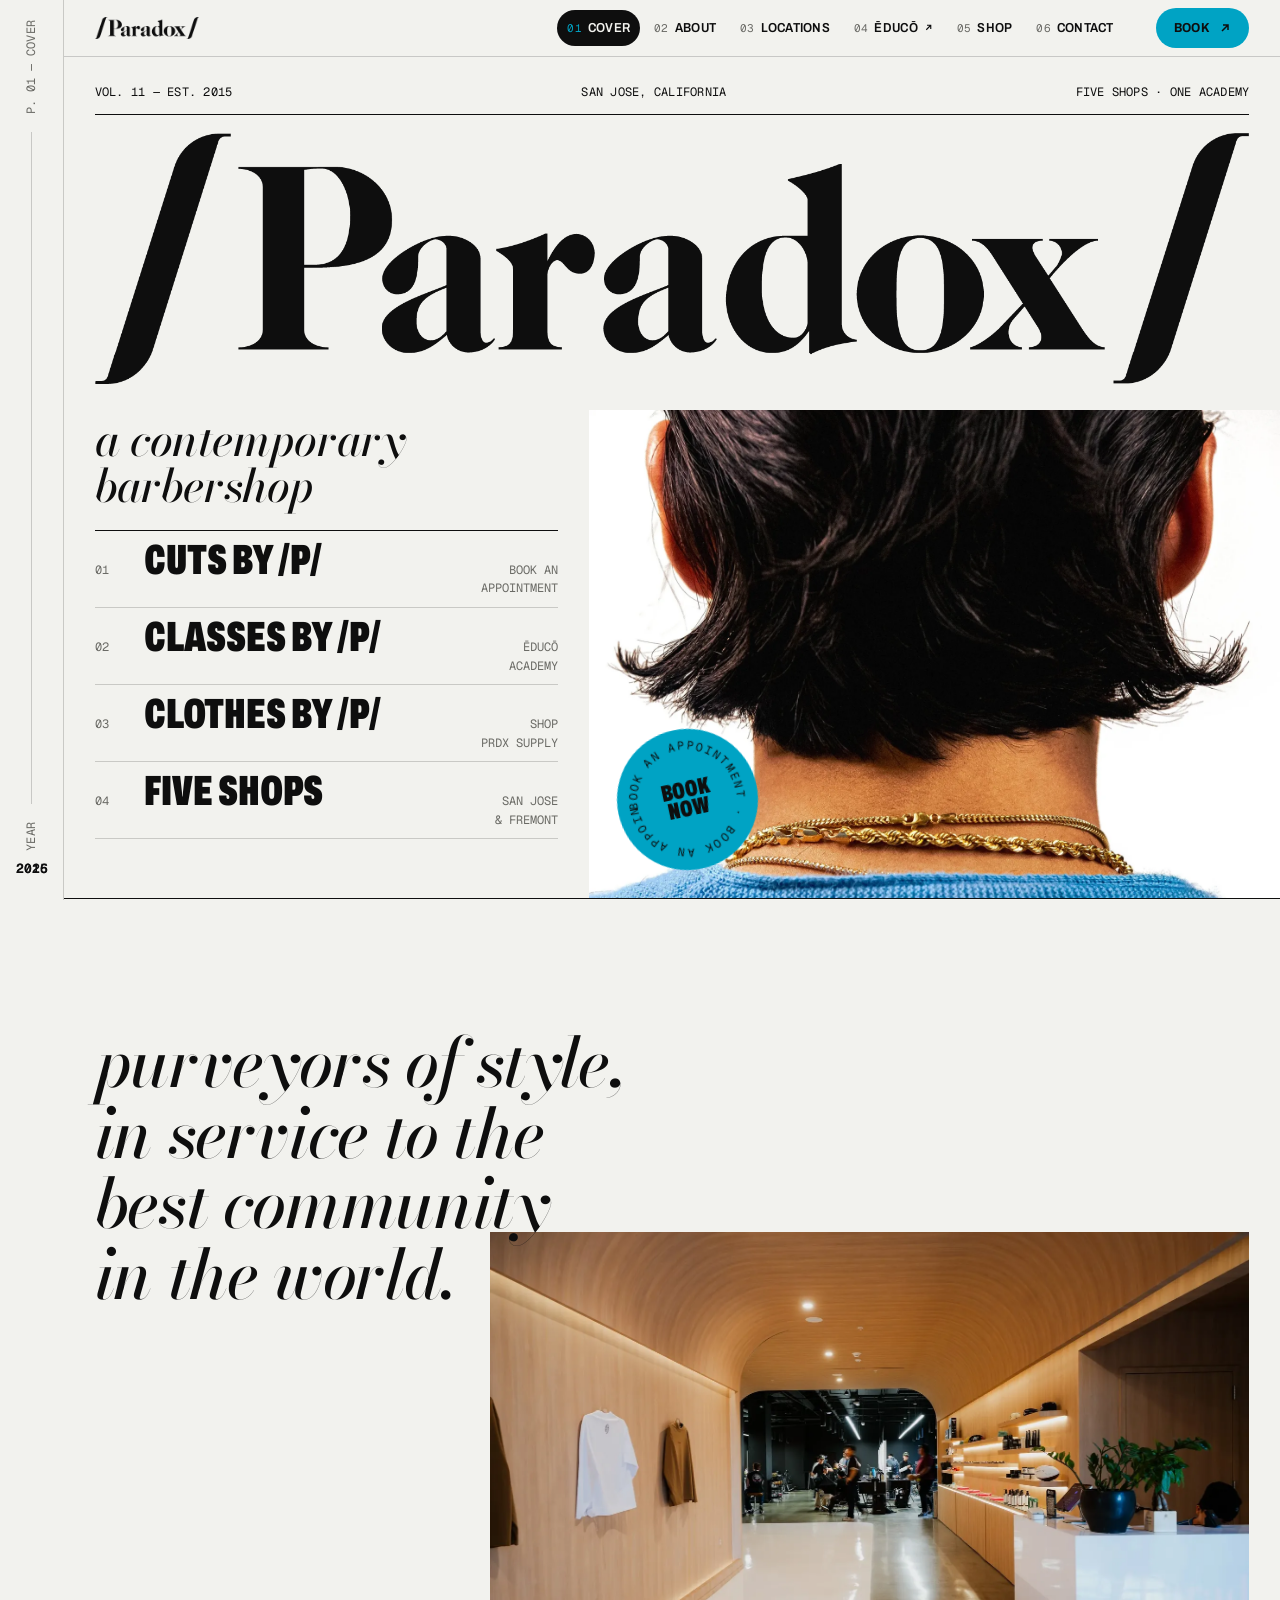
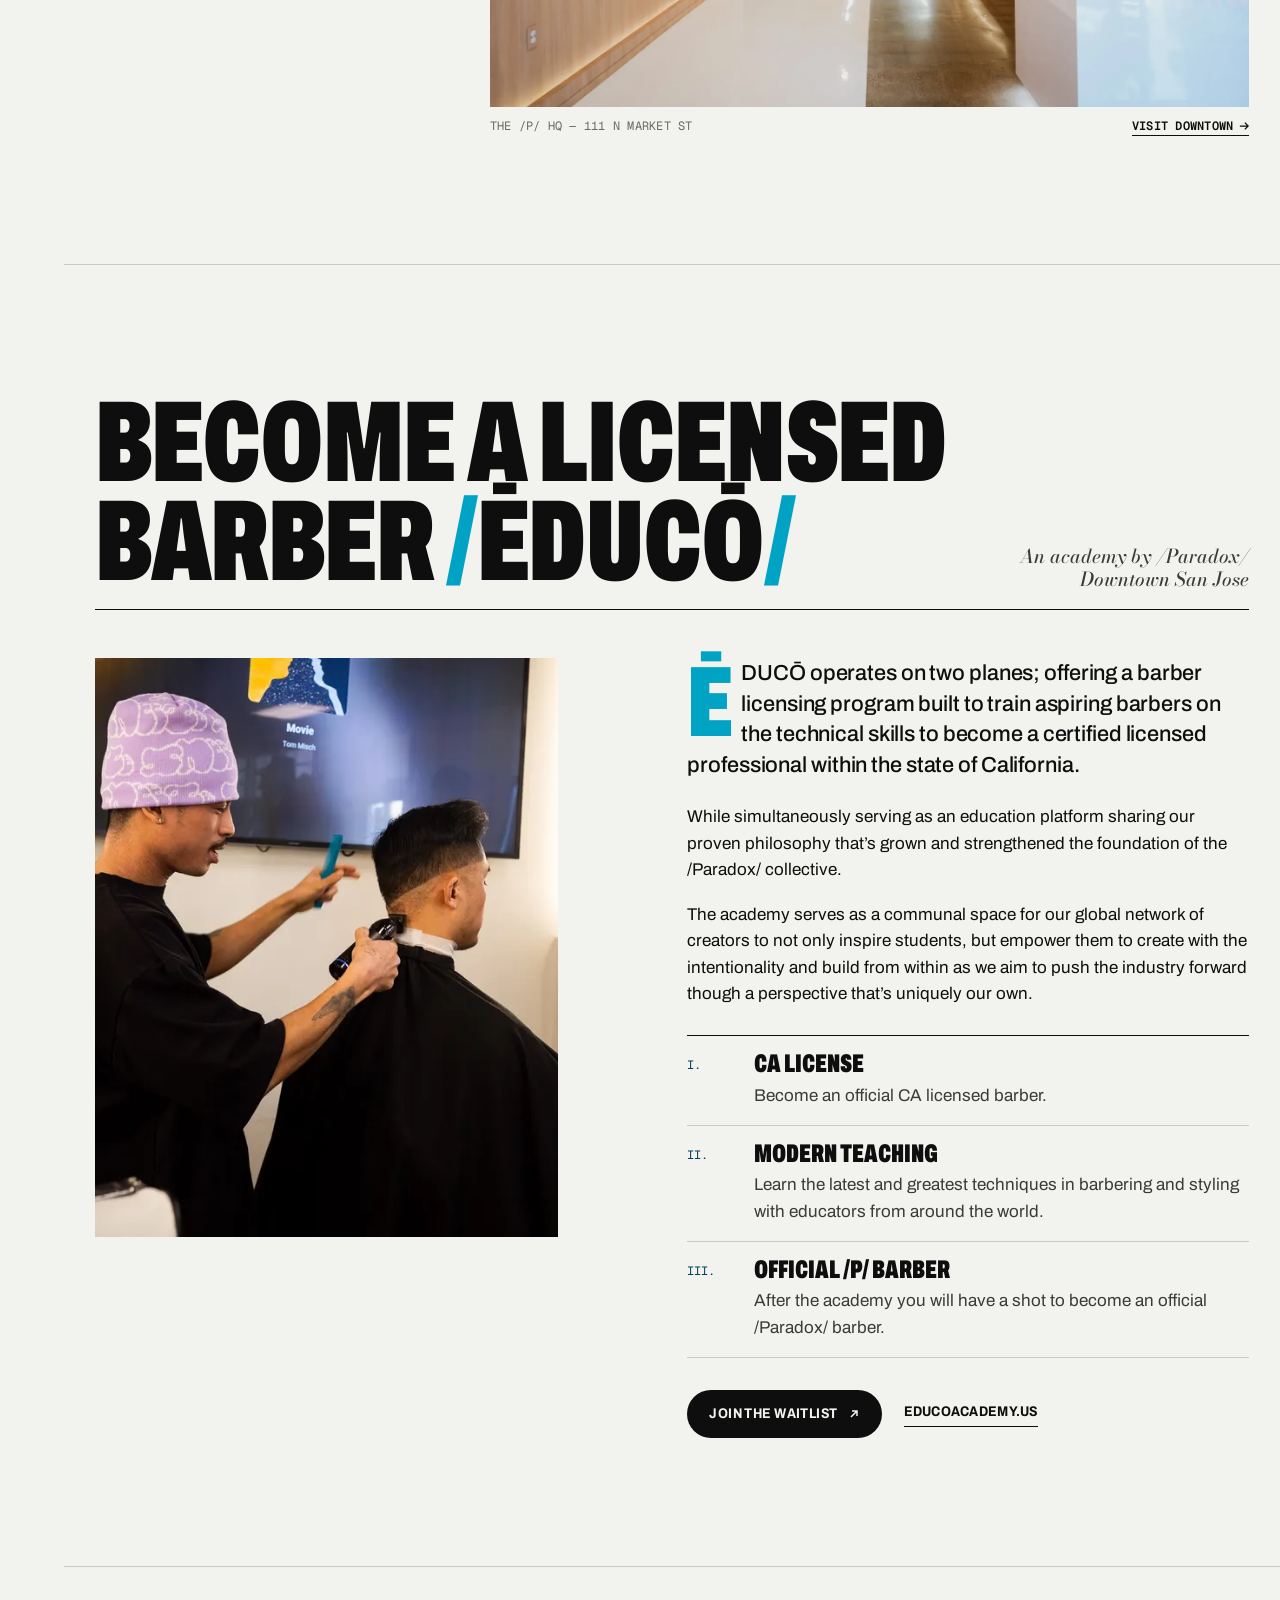
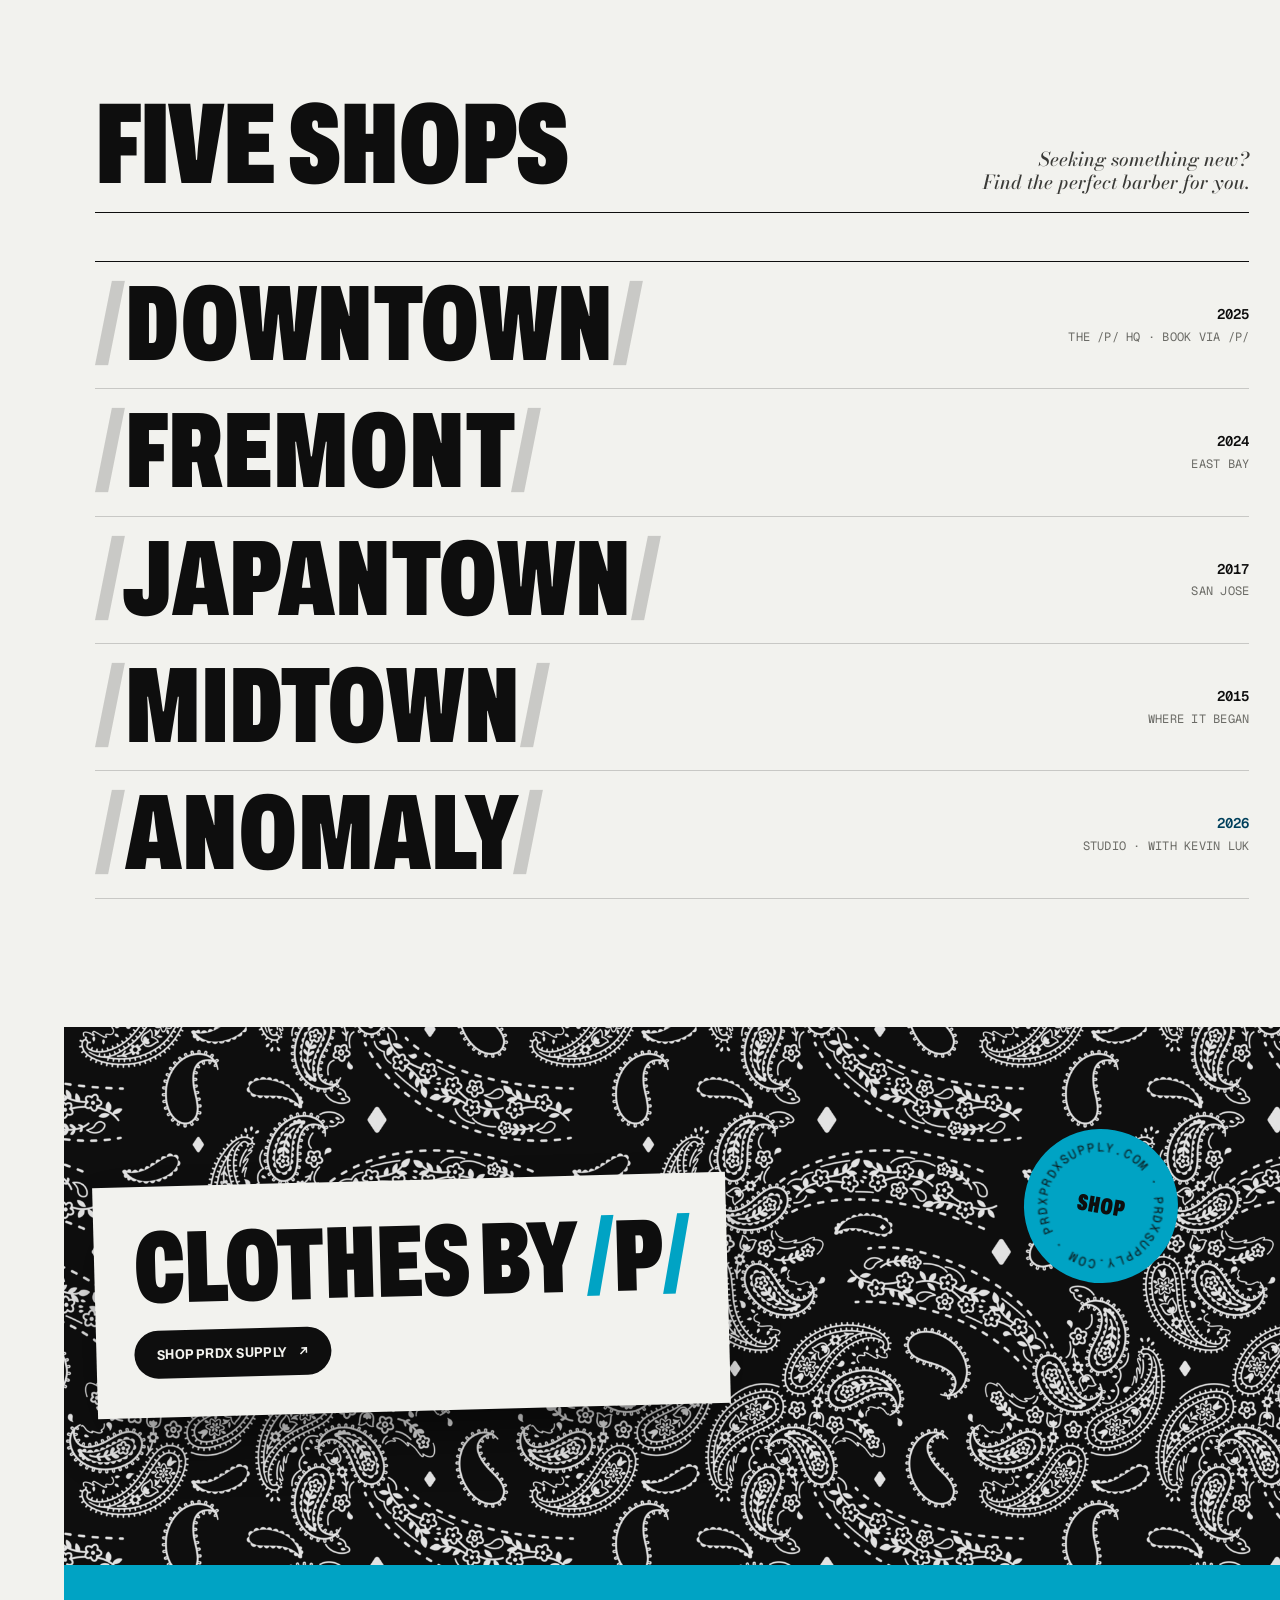
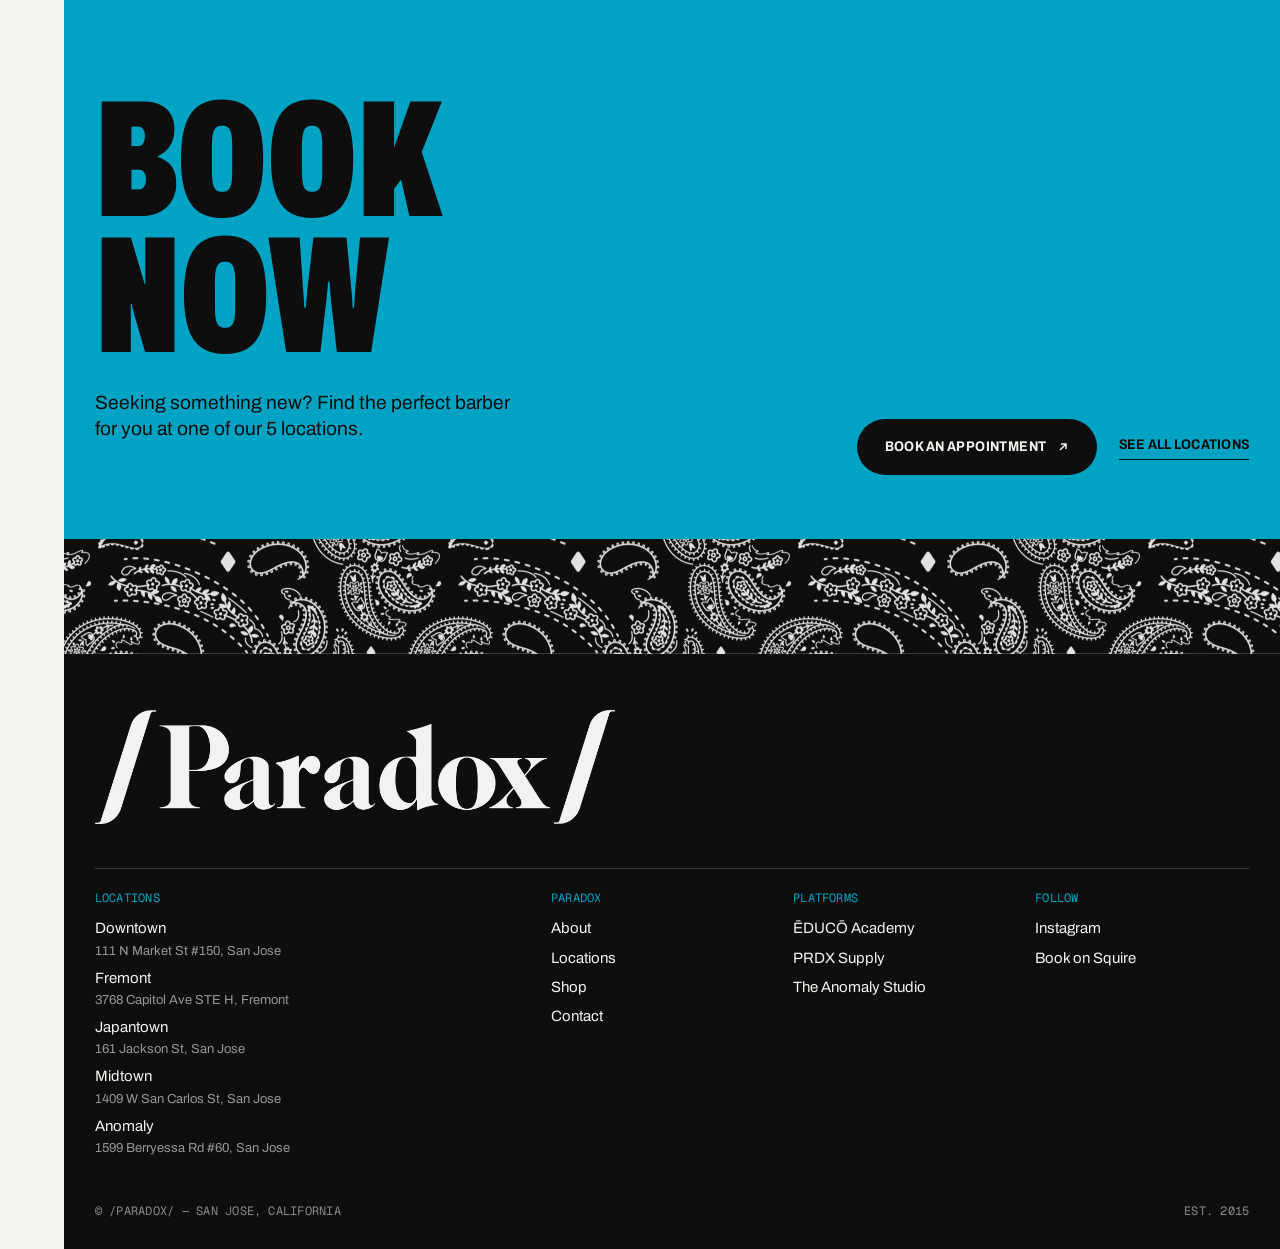
==== commit b192e2c3: "Add Shop page: PRDX Supply plates linking to prdxsupply.com Generated from a products.json snapshot " ====
--- a/index.html
+++ b/index.html
@@ -32,7 +32,7 @@
         <li><a href="about.html"><small>02</small>About</a></li>
         <li><a href="locations.html"><small>03</small>Locations</a></li>
         <li><a href="https://www.educoacademy.us/" target="_blank" rel="noopener"><small>04</small>ĒDUCŌ<svg class="ext" viewBox="0 0 12 12" fill="none" stroke="currentColor" stroke-width="1.5" aria-hidden="true"><path d="M3 9l6-6M4 3h5v5"/></svg></a></li>
-        <li><a href="https://www.prdxsupply.com/" target="_blank" rel="noopener"><small>05</small>Shop<svg class="ext" viewBox="0 0 12 12" fill="none" stroke="currentColor" stroke-width="1.5" aria-hidden="true"><path d="M3 9l6-6M4 3h5v5"/></svg></a></li>
+        <li><a href="shop.html"><small>05</small>Shop</a></li>
         <li><a href="contact.html"><small>06</small>Contact</a></li>
       </ol>
     </nav>
@@ -52,7 +52,7 @@
     <li><a href="about.html"><small>02</small>About</a></li>
     <li><a href="locations.html"><small>03</small>Locations</a></li>
     <li><a href="https://www.educoacademy.us/" target="_blank" rel="noopener"><small>04</small>ĒDUCŌ</a></li>
-    <li><a href="https://www.prdxsupply.com/" target="_blank" rel="noopener"><small>05</small>Shop</a></li>
+    <li><a href="shop.html"><small>05</small>Shop</a></li>
     <li><a href="contact.html"><small>06</small>Contact</a></li>
   </ol>
   <a class="btn-book" href="https://getsquire.com/booking/brands/paradox" target="_blank" rel="noopener">Book an appointment</a>
@@ -75,7 +75,7 @@
         <ul class="coverlines">
           <li><a href="https://getsquire.com/booking/brands/paradox" target="_blank" rel="noopener"><span class="n">01</span><span class="t">Cuts by /P/</span><span class="d">Book an<br>appointment</span></a></li>
           <li><a href="https://www.educoacademy.us/" target="_blank" rel="noopener"><span class="n">02</span><span class="t">Classes by /P/</span><span class="d">ĒDUCŌ<br>Academy</span></a></li>
-          <li><a href="https://www.prdxsupply.com/" target="_blank" rel="noopener"><span class="n">03</span><span class="t">Clothes by /P/</span><span class="d">Shop<br>PRDX Supply</span></a></li>
+          <li><a href="shop.html"><span class="n">03</span><span class="t">Clothes by /P/</span><span class="d">Shop<br>PRDX Supply</span></a></li>
           <li><a href="locations.html"><span class="n">04</span><span class="t">Five shops</span><span class="d">San Jose<br>&amp; Fremont</span></a></li>
         </ul>
       </div>
@@ -159,10 +159,10 @@
     <div class="endpaper__inner">
       <div class="endpaper__card">
         <h2 class="display" id="shop-title">Clothes by <span class="slash">/</span>P<span class="slash">/</span></h2>
-        <a class="btn-ink" href="https://www.prdxsupply.com/" target="_blank" rel="noopener">Shop PRDX Supply<svg viewBox="0 0 12 12" fill="none" stroke="currentColor" stroke-width="1.5" aria-hidden="true"><path d="M3 9l6-6M4 3h5v5"/></svg></a>
-      </div>
-    </div>
-    <a class="sticker" href="https://www.prdxsupply.com/" target="_blank" rel="noopener" aria-label="Shop at prdxsupply.com">
+        <a class="btn-ink" href="shop.html">Shop PRDX Supply<svg viewBox="0 0 12 12" fill="none" stroke="currentColor" stroke-width="1.5" aria-hidden="true"><path d="M3 9l6-6M4 3h5v5"/></svg></a>
+      </div>
+    </div>
+    <a class="sticker" href="shop.html" aria-label="Shop clothes by /P/">
       <svg class="ring" viewBox="0 0 100 100" aria-hidden="true">
         <defs><path id="ring-shop" d="M50,50 m-40,0 a40,40 0 1,1 80,0 a40,40 0 1,1 -80,0"/></defs>
         <text><textPath href="#ring-shop">prdxsupply.com · prdxsupply.com · prdxsupply.com · </textPath></text>
@@ -205,6 +205,7 @@
       <ul>
         <li><a href="about.html">About</a></li>
         <li><a href="locations.html">Locations</a></li>
+        <li><a href="shop.html">Shop</a></li>
         <li><a href="contact.html">Contact</a></li>
       </ul>
     </div>
--- a/styles.css
+++ b/styles.css
@@ -648,6 +648,72 @@
   .shop:nth-of-type(even) .shop__head .dek { text-align: left; }
 }
 
+/* ---------- Shop (PRDX Supply plates) ---------- */
+
+.shop-open { display: grid; gap: 32px; }
+.shop-asof { color: var(--mute); margin: 14px 0 0; }
+.shop-lead { position: relative; }
+.shop-lead__img { aspect-ratio: 1; }
+.shop-lead__img img { mix-blend-mode: multiply; }
+.shop-lead .sticker { right: 16px; top: 16px; width: 104px; transform: rotate(10deg); }
+.shop-lead .sticker:hover { transform: rotate(0) scale(1.04); }
+@media (min-width: 900px) {
+  .shop-open { grid-template-columns: minmax(0, 1.1fr) minmax(0, 0.9fr); column-gap: var(--gutter); align-items: start; margin-top: 18px; }
+  .shop-open .opener__title { margin-top: 0; font-size: clamp(4rem, 9.4vw, 10rem); }
+  .shop-lead__img { aspect-ratio: auto; height: min(calc(100svh - 230px), 620px); }
+  .shop-lead .sticker { right: auto; left: -48px; top: auto; bottom: 64px; width: clamp(120px, 10vw, 150px); }
+}
+
+.plates {
+  list-style: none; margin: 0; padding: 0;
+  display: grid; gap: 28px var(--gutter); grid-template-columns: repeat(2, minmax(0, 1fr));
+}
+@media (min-width: 900px) { .plates { grid-template-columns: repeat(4, minmax(0, 1fr)); } }
+.plate a { display: grid; gap: 10px; text-decoration: none; height: 100%; }
+.plate__img {
+  position: relative; display: block; aspect-ratio: 1; overflow: hidden; background: var(--paper-2);
+}
+.plate__img img {
+  position: absolute; inset: 0; width: 100%; height: 100%; object-fit: cover;
+  mix-blend-mode: multiply;
+  transition: opacity 360ms var(--ease-out), transform 600ms var(--ease-out);
+}
+.plate__alt { opacity: 0; }
+.plate a:hover .plate__img img:first-child { transform: scale(1.03); }
+@media (hover: hover) {
+  .plate a:hover .plate__alt { opacity: 1; }
+  .plate a:hover .plate__img img:first-child:has(+ .plate__alt) { opacity: 0; }
+}
+@media (hover: none) { .plate__alt { display: none; } }
+.plate__cap {
+  display: grid; grid-template-columns: 1fr auto; gap: 4px 10px; align-items: baseline;
+  border-top: 1px solid var(--ink); padding-top: 8px;
+}
+.plate__name {
+  grid-column: 1 / -1;
+  font-variation-settings: "wdth" 62; font-weight: 900; text-transform: uppercase;
+  font-size: clamp(1.1rem, 1.6vw, 1.5rem); line-height: 0.95;
+}
+.plate__no { font-family: var(--mono); font-size: 0.75rem; color: var(--mute); }
+.plates--feature .plate__name { font-size: clamp(1.2rem, 2.2vw, 2.1rem); }
+.plate__price { font-family: var(--mono); font-size: 0.875rem; font-weight: 600; text-align: right; }
+.plate__state { font-family: var(--mono); font-size: 0.75rem; text-transform: uppercase; color: var(--mute); text-align: right; }
+.plate.is-sold .plate__img img { opacity: 0.45; filter: grayscale(1); }
+.plate.is-sold .plate__name { color: var(--mute); text-decoration: line-through; text-decoration-thickness: 2px; }
+/* fills the empty half-row on 2-col phones; build_shop only emits it when the 4-col grid has a gap */
+@media (max-width: 899px) { .plates > .plate--more:nth-child(odd) { grid-column: span 2; } .plates > .plate--more:nth-child(odd) .plate__img { aspect-ratio: auto; min-height: 120px; } }
+.plate--more .plate__img { background: var(--ink); color: var(--paper); display: grid; place-items: center; transition: background-color 240ms var(--ease-out); }
+.plate--more a:hover .plate__img { background: var(--spot); color: var(--ink); }
+.plate__more {
+  display: inline-flex; flex-direction: column; align-items: center; gap: 10px; text-align: center;
+  font-variation-settings: "wdth" 62; font-weight: 900; text-transform: uppercase; font-size: clamp(1.3rem, 2vw, 1.9rem); line-height: 0.95;
+}
+.plate__more svg { width: 18px; height: 18px; }
+@media (min-width: 900px) {
+  .plates--feature { grid-template-columns: repeat(4, minmax(0, 1fr)); }
+  .plates--feature .plate:nth-child(odd) { margin-top: 64px; }
+}
+
 /* ---------- Contact ---------- */
 
 .contact { display: grid; gap: 40px; padding-bottom: clamp(64px, 10vw, 140px); }
